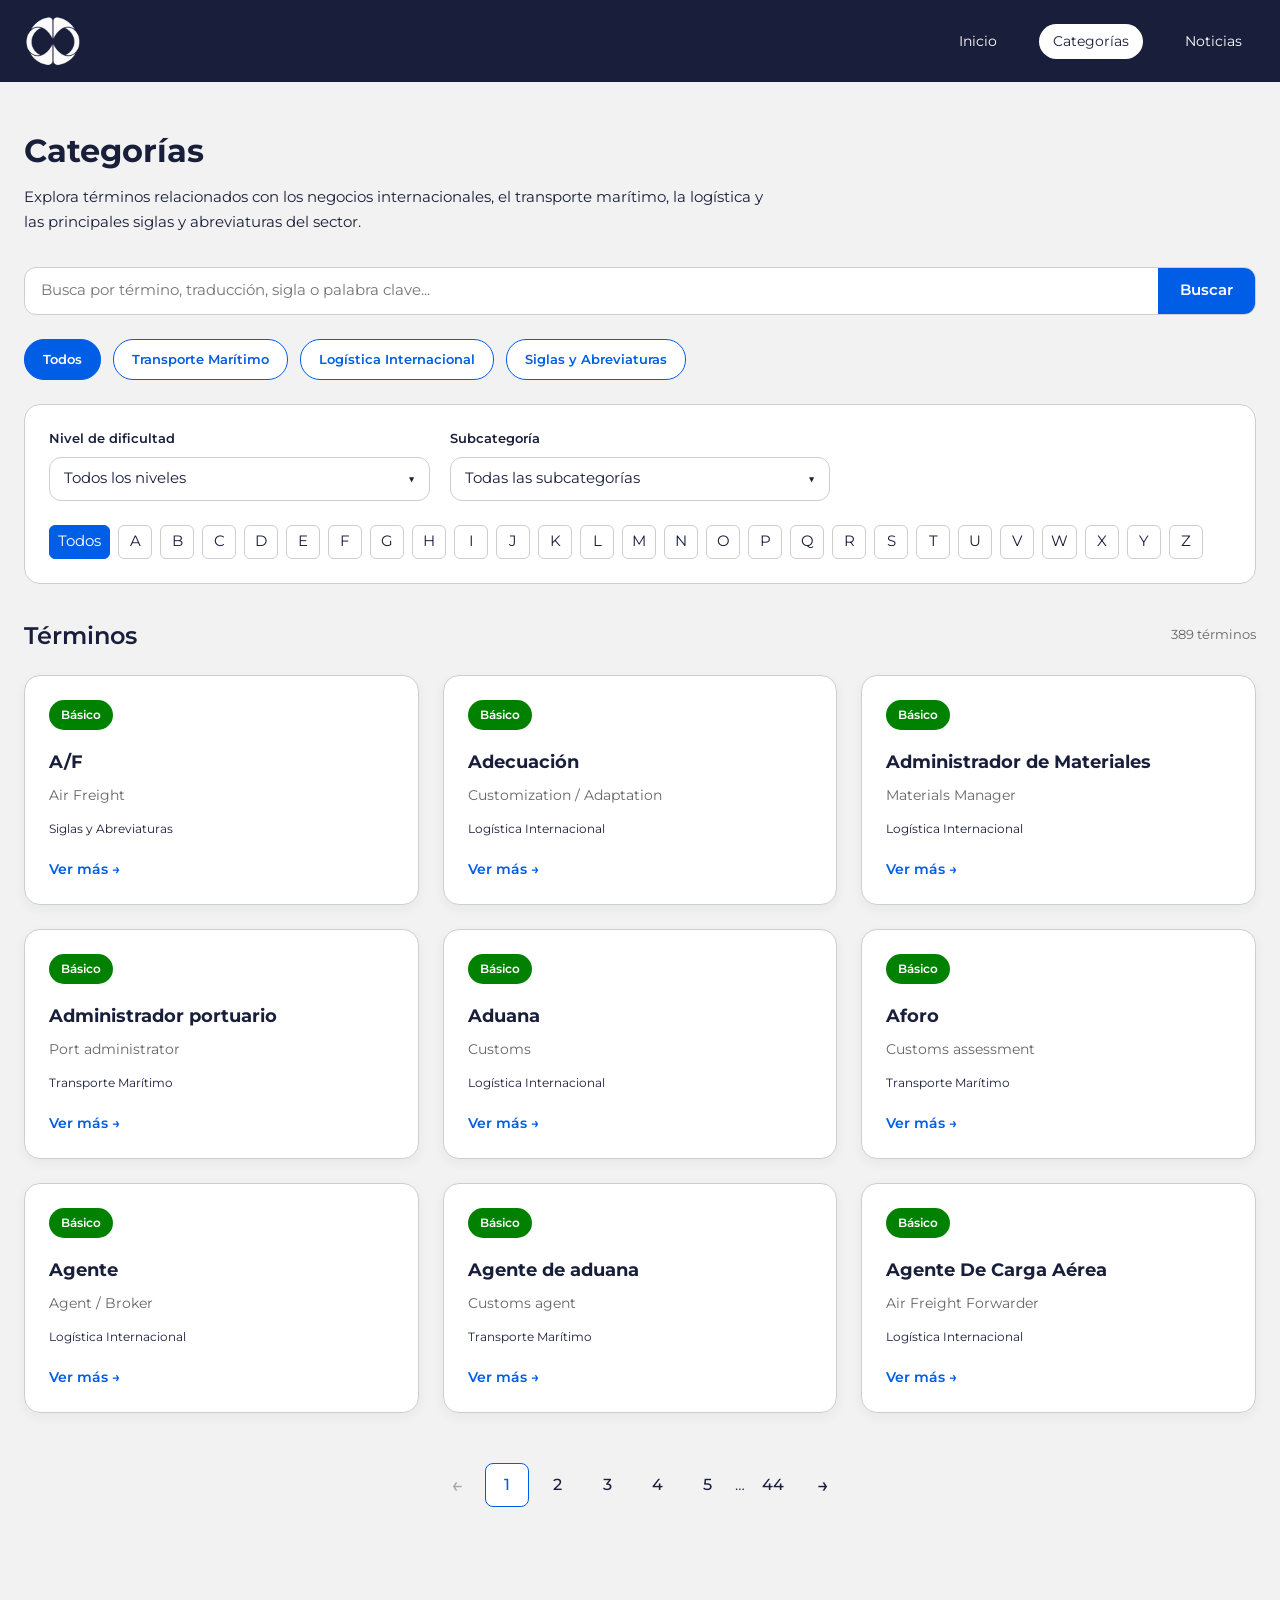
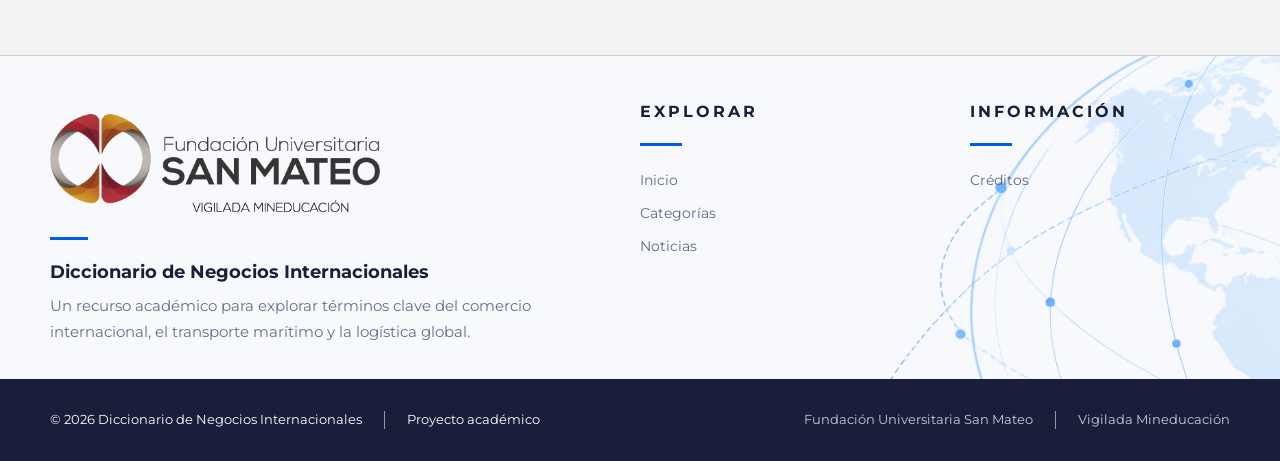
==== pages/catalogo.html @ ce07b821 "Version de prueba corregida" ====
<!DOCTYPE html>
<html lang="es">

<head>

    <meta charset="UTF-8">

    <meta name="viewport" content="width=device-width, initial-scale=1.0">

    <title>Catálogo | Diccionario de Negocios Internacionales</title>

    <!-- Montserrat -->
    <link href="https://fonts.googleapis.com/css2?family=Montserrat:wght@400;500;600;700;800&display=swap"
        rel="stylesheet">

    <!-- CSS -->
    <link rel="stylesheet" href="../css/variables.css">

    <link rel="stylesheet" href="../css/reset.css">

    <link rel="stylesheet" href="../css/global.css">

    <link rel="stylesheet" href="../css/components.css">

    <link rel="stylesheet" href="../css/pages.css">

</head>


<body>

    <!-- =========================
         HEADER
    ========================== -->

    <header class="site-header">

        <div class="container header-container">

            <a href="../index.html" class="logo" aria-label="Ir al inicio">
                <img src="../assets/images/logo/isotipo-sanmateo-blanco.png" alt="San Mateo">
            </a>

            <nav class="main-navigation">

                <ul>

                    <li>
                        <a href="../index.html">
                            Inicio
                        </a>
                    </li>

                    <li>
                        <a href="catalogo.html" class="active">
                            Categorías
                        </a>
                    </li>

                    <li>
                        <a href="noticias.html">
                            Noticias
                        </a>
                    </li>

                </ul>

            </nav>

        </div>

    </header>


    <!-- =========================
         CONTENIDO
    ========================== -->

    <main class="catalog-page">

        <div class="container">


            <!-- CABECERA -->

            <section class="catalog-header">

                <h1>
                    Categorías
                </h1>

                <p>
                    Explora términos relacionados con los
                    negocios internacionales, el transporte
                    marítimo, la logística y las principales
                    siglas y abreviaturas del sector.
                </p>

            </section>


            <!-- BUSCADOR -->

            <section class="catalog-search">

                <form class="search-box" id="catalogSearchForm">

                    <input type="search" id="catalogSearch"
                        placeholder="Busca por término, traducción, sigla o palabra clave..." autocomplete="off">

                    <button type="submit">
                        Buscar
                    </button>

                </form>

            </section>


            <!-- CATEGORÍAS -->

            <section class="category-selector">

                <button class="category-button active" data-category="all">
                    Todos
                </button>

                <button class="category-button" data-category="Transporte Marítimo">
                    Transporte Marítimo
                </button>

                <button class="category-button" data-category="Logística Internacional">
                    Logística Internacional
                </button>

                <button class="category-button" data-category="Siglas y Abreviaturas">
                    Siglas y Abreviaturas
                </button>

            </section>


            <!-- FILTROS -->

            <section class="filters-panel">

                <div class="filters-grid">


                    <div class="filter-group">

                        <label>
                            Nivel de dificultad
                        </label>

                        <div class="level-menu" id="levelMenu">

                            <!-- BOTÓN PRINCIPAL -->

                            <button type="button" class="level-trigger" id="levelTrigger">

                                <span id="levelSelected">
                                    Todos los niveles
                                </span>

                                <span class="level-arrow">
                                    ▼
                                </span>

                            </button>


                            <!-- MENÚ DESPLEGABLE -->

                            <div class="level-dropdown" id="levelDropdown">

                                <button type="button" class="level-option active" data-level="all">
                                    Todos los niveles
                                </button>

                                <button type="button" class="level-option" data-level="Básico">
                                    Básico
                                </button>

                                <button type="button" class="level-option" data-level="Intermedio">
                                    Intermedio
                                </button>

                                <button type="button" class="level-option" data-level="Avanzado">
                                    Avanzado
                                </button>

                            </div>

                        </div>

                    </div>

                    <div class="filter-group">

                        <label>Subcategoría</label>

                        <div class="subcategory-menu" id="subcategoryMenu">

                            <!-- Botón principal -->
                            <button type="button" class="subcategory-trigger" id="subcategoryTrigger">
                                <span id="subcategorySelected">
                                    Todas las subcategorías
                                </span>

                                <span class="subcategory-arrow">
                                    ▼
                                </span>
                            </button>


                            <!-- Menú desplegable -->
                            <div class="subcategory-dropdown" id="subcategoryDropdown">

                                <!-- COLUMNA DE CATEGORÍAS -->
                                <div class="subcategory-categories">

                                    <button type="button" class="subcategory-category"
                                        data-category="Transporte Marítimo">
                                        <span>
                                            Transporte Marítimo
                                        </span>

                                        <span>
                                            ›
                                        </span>
                                    </button>


                                    <button type="button" class="subcategory-category"
                                        data-category="Logística Internacional">
                                        <span>
                                            Logística Internacional
                                        </span>

                                        <span>
                                            ›
                                        </span>
                                    </button>


                                    <button type="button" class="subcategory-category"
                                        data-category="Siglas y Abreviaturas">
                                        <span>
                                            Siglas y Abreviaturas
                                        </span>

                                        <span>
                                            ›
                                        </span>
                                    </button>

                                </div>


                                <!-- COLUMNA DE SUBCATEGORÍAS -->
                                <div class="subcategory-options" id="subcategoryOptions">

                                    <div class="subcategory-placeholder">

                                        Selecciona una categoría

                                    </div>

                                </div>

                            </div>

                        </div>

                    </div>

                </div>


                <!-- A-Z -->

                <div class="alphabet-filter">

                    <button class="letter-button active" data-letter="all">
                        Todos
                    </button>

                    <button class="letter-button" data-letter="A">A</button>
                    <button class="letter-button" data-letter="B">B</button>
                    <button class="letter-button" data-letter="C">C</button>
                    <button class="letter-button" data-letter="D">D</button>
                    <button class="letter-button" data-letter="E">E</button>
                    <button class="letter-button" data-letter="F">F</button>
                    <button class="letter-button" data-letter="G">G</button>
                    <button class="letter-button" data-letter="H">H</button>
                    <button class="letter-button" data-letter="I">I</button>
                    <button class="letter-button" data-letter="J">J</button>
                    <button class="letter-button" data-letter="K">K</button>
                    <button class="letter-button" data-letter="L">L</button>
                    <button class="letter-button" data-letter="M">M</button>
                    <button class="letter-button" data-letter="N">N</button>
                    <button class="letter-button" data-letter="O">O</button>
                    <button class="letter-button" data-letter="P">P</button>
                    <button class="letter-button" data-letter="Q">Q</button>
                    <button class="letter-button" data-letter="R">R</button>
                    <button class="letter-button" data-letter="S">S</button>
                    <button class="letter-button" data-letter="T">T</button>
                    <button class="letter-button" data-letter="U">U</button>
                    <button class="letter-button" data-letter="V">V</button>
                    <button class="letter-button" data-letter="W">W</button>
                    <button class="letter-button" data-letter="X">X</button>
                    <button class="letter-button" data-letter="Y">Y</button>
                    <button class="letter-button" data-letter="Z">Z</button>

                </div>

            </section>


            <!-- RESULTADOS -->

            <section>

                <div class="results-header">

                    <h2>
                        Términos
                    </h2>

                    <span class="results-count" id="resultsCount">
                        Cargando...
                    </span>

                </div>


                <div class="term-grid" id="termGrid">

                    <!--
                        Los términos serán generados
                        automáticamente mediante JavaScript.
                    -->

                </div>


                <div class="pagination" id="pagination">
                </div>

            </section>

        </div>

    </main>




    <!-- ==========================================
     FOOTER
========================================== -->

    <footer class="site-footer">

        <div class="site-footer__main">

            <!-- Decoración -->
            <div class="site-footer__globe" aria-hidden="true"></div>

            <div class="site-footer__container">

                <!-- ==================================
                 COLUMNA INSTITUCIONAL
            ================================== -->

                <div class="site-footer__brand">

                    <!-- ESPACIO PARA EL LOGO -->
                    <div class="site-footer__logo">
                        <img src="../assets/images/logo/logo-sanmateo.png" alt="Fundación Universitaria San Mateo">
                    </div>

                    <div class="site-footer__separator"></div>

                    <h3>Diccionario de Negocios Internacionales</h3>

                    <p>
                        Un recurso académico para explorar términos clave
                        del comercio internacional, el transporte marítimo
                        y la logística global.
                    </p>

                </div>


                <!-- ==================================
                 EXPLORAR
            ================================== -->

                <nav class="site-footer__column" aria-label="Explorar">

                    <h4>EXPLORAR</h4>

                    <span class="site-footer__heading-line"></span>

                    <a href="../index.html">Inicio</a>

                    <a href="catalogo.html">Categorías</a>

                    <a href="noticias.html">Noticias</a>

                </nav>


                <!-- ==================================
                 INFORMACIÓN
            ================================== -->

                <nav class="site-footer__column" aria-label="Información">

                    <h4>INFORMACIÓN</h4>

                    <span class="site-footer__heading-line"></span>

                    <!--
                    Este apartado se desarrollará después.
                -->

                    <a href="#" class="site-footer__credits">
                        Créditos
                    </a>

                </nav>

            </div>

        </div>


        <!-- ==========================================
         BARRA INFERIOR
    ========================================== -->

        <div class="site-footer__bottom">

            <div class="site-footer__bottom-container">

                <div class="site-footer__bottom-left">

                    <span>
                        © 2026 Diccionario de Negocios Internacionales
                    </span>

                    <span class="site-footer__bottom-divider"></span>

                    <span>
                        Proyecto académico
                    </span>

                </div>


                <div class="site-footer__bottom-right">

                    <span>
                        Fundación Universitaria San Mateo
                    </span>

                    <span class="site-footer__bottom-divider"></span>

                    <span>
                        Vigilada Mineducación
                    </span>

                </div>

            </div>

        </div>

    </footer>


    <!-- =========================
         JAVASCRIPT
    ========================== -->

    <script src="../js/data.js"></script>

    <script src="../js/filters.js"></script>

    <script src="../js/modal.js"></script>

    <script src="../js/app.js"></script>

</body>

</html>
---- css/variables.css ----
:root {

    /* =========================================
       COLORES PRINCIPALES
    ========================================= */

    --color-primary: #005DE5;
    --color-primary-hover: #004BBB;
    --color-primary-active: #00388E;

    --color-dark: #191E3A;

    --color-background: #F2F2F2;

    --color-white: #FFFFFF;

    --color-border: #CECECE;

    --color-soft-blue: #E6F0FF;

    --color-text: #191E3A;
    --color-text-secondary: #666666;


    /* =========================================
       NIVELES
    ========================================= */

    --level-basic: #008100;
    --level-intermediate: #C99840;
    --level-advanced: #8630E3;


    /* =========================================
       TIPOGRAFÍA
    ========================================= */

    --font-family: "Montserrat", Arial, sans-serif;

    --font-h1: 32px;
    --font-h2: 24px;
    --font-h3: 18px;
    --font-body: 15px;
    --font-small: 13px;
    --font-badge: 12px;


    /* =========================================
       PESOS
    ========================================= */

    --weight-regular: 400;
    --weight-medium: 500;
    --weight-semibold: 600;
    --weight-bold: 700;


    /* =========================================
       BORDER RADIUS
    ========================================= */

    --radius-pill: 20px;
    --radius-card: 16px;
    --radius-input: 12px;
    --radius-small: 6px;


    /* =========================================
       SOMBRAS
    ========================================= */

    --shadow-card:
        0 4px 12px rgba(25, 30, 58, 0.05);

    --shadow-elevated:
        0 12px 32px rgba(0, 0, 0, 0.15);


    /* =========================================
       ESPACIADO
    ========================================= */

    --space-xs: 4px;
    --space-sm: 8px;
    --space-md: 16px;
    --space-lg: 24px;
    --space-xl: 32px;
    --space-xxl: 48px;


    /* =========================================
       CONTENEDOR
    ========================================= */

    --container-width: 1280px;

}
---- css/global.css ----
/* =========================================
   GLOBAL
========================================= */

body {
    font-family: var(--font-family);

    background-color: var(--color-background);

    color: var(--color-text);

    font-size: var(--font-body);

    font-weight: var(--weight-regular);

    line-height: 1.5;

    -webkit-font-smoothing: antialiased;
}


/* =========================================
   CONTENEDOR
========================================= */

.container {
    width: min(
        calc(100% - 48px),
        var(--container-width)
    );

    margin: 0 auto;
}


/* =========================================
   TÍTULOS
========================================= */

h1 {
    font-size: var(--font-h1);
    line-height: 1.2;
    font-weight: var(--weight-bold);
}


h2 {
    font-size: var(--font-h2);
    line-height: 1.3;
    font-weight: var(--weight-semibold);
}


h3 {
    font-size: var(--font-h3);
    line-height: 1.3;
    font-weight: var(--weight-bold);
}


p {
    font-size: var(--font-body);
    line-height: 1.5;
}


small {
    font-size: var(--font-small);
    line-height: 1.4;
}


/* =========================================
   SELECCIÓN DE TEXTO
========================================= */

::selection {
    background-color: var(--color-primary);
    color: var(--color-white);
}


/* =========================================
   SCROLLBAR
========================================= */

::-webkit-scrollbar {
    width: 8px;
}


::-webkit-scrollbar-track {
    background: var(--color-background);
}


::-webkit-scrollbar-thumb {
    background: var(--color-border);
    border-radius: 20px;
}


::-webkit-scrollbar-thumb:hover {
    background: var(--color-primary);
}
---- css/components.css ----
/* =========================================
   HEADER
========================================= */

.site-header {
    width: 100%;

    background-color: var(--color-dark);

    color: var(--color-white);
}


.header-container {
    width: min(
        calc(100% - 48px),
        var(--container-width)
    );

    min-height: 82px;

    margin: 0 auto;

    display: flex;

    align-items: center;

    gap: 32px;
}


/* =========================================
   MARCA / LOGO
========================================= */

.brand {
    display: flex;

    align-items: center;

    gap: 10px;

    flex-shrink: 0;
}


.brand-icon {
    width: 42px;
    height: 42px;

    display: flex;

    align-items: center;
    justify-content: center;

    border: 2px solid var(--color-white);

    border-radius: 8px;

    font-size: 11px;

    font-weight: 700;
}


.brand-text {
    display: flex;

    flex-direction: column;

    line-height: 1.1;
}


.brand-text span:first-child {
    font-size: 13px;

    font-weight: 700;
}


.brand-text span:last-child {
    font-size: 10px;

    font-weight: 500;

    opacity: 0.8;
}


/* =========================================
   BUSCADOR
========================================= */

.header-search {
    flex: 1;

    max-width: 500px;

    height: 44px;

    display: flex;

    align-items: center;

    background-color: var(--color-white);

    border-radius: var(--radius-input);

    overflow: hidden;
}


.header-search input {
    flex: 1;

    width: 100%;

    height: 100%;

    border: none;

    outline: none;

    padding: 0 16px;

    color: var(--color-dark);

    background: transparent;
}


.header-search input::placeholder {
    color: #888888;
}


.header-search button {
    width: 48px;

    height: 100%;

    display: flex;

    align-items: center;
    justify-content: center;

    color: var(--color-primary);

    font-size: 24px;
}


/* =========================================
   NAVEGACIÓN
========================================= */

.main-navigation {
    margin-left: auto;

    display: flex;

    align-items: center;

    gap: 28px;
}

.main-navigation ul {
    display: flex;

    align-items: center;

    gap: 28px;

    margin: 0;
    padding: 0;

    list-style: none;
}

.main-navigation a {
    color: var(--color-white);

    font-size: 14px;

    font-weight: var(--weight-semibold);

    text-decoration: none;

    transition:
        color 0.2s ease,
        opacity 0.2s ease;
}

.main-navigation a:hover {
    opacity: 0.75;
}

.main-navigation a.active {
    color: var(--color-white);
}


/* =========================================
   BOTÓN PRINCIPAL
========================================= */

.btn-primary {
    display: inline-flex;

    align-items: center;
    justify-content: center;

    min-height: 44px;

    padding: 0 20px;

    background-color: var(--color-primary);

    color: var(--color-white);

    border-radius: var(--radius-input);

    font-weight: var(--weight-semibold);

    cursor: pointer;

    transition:
        background-color 0.2s ease,
        transform 0.2s ease,
        box-shadow 0.2s ease;
}


.btn-primary:hover {
    background-color: var(--color-primary-hover);

    transform: translateY(-2px);

    box-shadow: var(--shadow-elevated);
}


.btn-primary:active {
    background-color: var(--color-primary-active);

    transform: translateY(0);
}


/* =========================================
   PILLS DE CATEGORÍA
========================================= */

.category-pills {
    display: flex;

    flex-wrap: wrap;

    gap: 12px;
}


.category-pill {
    min-height: 40px;

    padding: 0 18px;

    display: inline-flex;

    align-items: center;
    justify-content: center;

    border: 1.5px solid var(--color-primary);

    border-radius: var(--radius-pill);

    background-color: var(--color-white);

    color: var(--color-primary);

    font-size: 13px;

    font-weight: var(--weight-semibold);

    cursor: pointer;

    transition:
        background-color 0.2s ease,
        color 0.2s ease;
}


.category-pill:hover {
    background-color: var(--color-soft-blue);
}


.category-pill.active {
    background-color: var(--color-primary);

    color: var(--color-white);
}


/* =========================================
   BADGES DE NIVEL
========================================= */

.level-badge {
    display: inline-flex;

    align-items: center;
    justify-content: center;

    min-height: 28px;

    padding: 0 12px;

    border-radius: var(--radius-pill);

    color: var(--color-white);

    font-size: var(--font-badge);

    font-weight: var(--weight-semibold);
}


.level-basic {
    background-color: var(--level-basic);
}


.level-intermediate {
    background-color: var(--level-intermediate);
}


.level-advanced {
    background-color: var(--level-advanced);
}


/* =========================================
   TARJETAS
========================================= */

.card {
    background-color: var(--color-white);

    border: 1px solid var(--color-border);

    border-radius: var(--radius-card);

    box-shadow: var(--shadow-card);
}


/* =========================================
   INPUTS
========================================= */

.input {
    width: 100%;

    min-height: 44px;

    padding: 0 14px;

    background-color: var(--color-white);

    border: 1px solid var(--color-border);

    border-radius: var(--radius-input);

    outline: none;

    transition: border-color 0.2s ease;
}


.input:focus {
    border: 1.5px solid var(--color-primary);
}


/* =========================================
   LINKS DE AÇÃO
========================================= */

.action-link {
    color: var(--color-primary);

    font-weight: var(--weight-semibold);

    transition: transform 0.2s ease;
}


.action-link:hover {
    text-decoration: underline;
}

/* =========================================
   TARJETAS DEL DICCIONARIO
========================================= */

.term-grid {
    display: grid;
    grid-template-columns: repeat(3, minmax(0, 1fr));
    gap: 24px;
    margin-top: 24px;
}

.term-card {
    display: flex;
    flex-direction: column;
    min-width: 0;
    min-height: 230px;
    padding: 24px;
    background-color: var(--color-white);
    border: 1px solid var(--color-border);
    border-radius: var(--radius-card);
    box-shadow: var(--shadow-card);
    transition: transform 0.2s ease, box-shadow 0.2s ease;
}

.term-card:hover {
    transform: translateY(-3px);
    box-shadow: var(--shadow-elevated);
}

.term-card__top {
    display: flex;
    align-items: center;
    justify-content: space-between;
    margin-bottom: 20px;
}

.badge-nivel {
    display: inline-flex;
    align-items: center;
    padding: 6px 12px;
    border-radius: var(--radius-pill);
    color: var(--color-white);
    font-size: var(--font-badge);
    font-weight: var(--weight-semibold);
}

.badge-nivel.nivel-basico {
    background-color: var(--level-basic);
}

.badge-nivel.nivel-intermedio {
    background-color: var(--level-intermediate);
}

.badge-nivel.nivel-avanzado {
    background-color: var(--level-advanced);
}

.term-card__body {
    display: flex;
    flex: 1;
    flex-direction: column;
    align-items: flex-start;
}

.term-card__body h3 {
    margin: 0 0 10px;
    color: var(--color-dark);
    font-size: 18px;
    font-weight: var(--weight-bold);
    line-height: 1.4;
    overflow-wrap: anywhere;
}

.term-card__ingles {
    margin: 0 0 14px;
    color: #666666;
    font-size: 14px;
    line-height: 1.5;
    overflow-wrap: anywhere;
}

.term-card__category {
    margin: 0 0 20px;
    color: var(--color-dark);
    font-size: 12px;
    line-height: 1.5;
}

.term-card__link {
    margin-top: auto;
    padding: 0;
    color: var(--color-primary);
    font-size: 14px;
    font-weight: var(--weight-semibold);
    cursor: pointer;
}

.term-card__link:hover {
    text-decoration: underline;
}

.empty-state {
    grid-column: 1 / -1;
    padding: 40px 24px;
    background-color: var(--color-white);
    border: 1px solid var(--color-border);
    border-radius: var(--radius-card);
    text-align: center;
    color: var(--color-dark);
}

/* =========================================
   CATÁLOGO: ENCABEZADO Y FILTROS
========================================= */

.catalog-header {
    max-width: 760px;
    margin-bottom: 32px;
}

.catalog-header h1 {
    margin-bottom: 12px;
    color: var(--color-dark);
    font-size: 32px;
    line-height: 1.3;
}

.catalog-header p {
    color: var(--color-dark);
    font-size: 15px;
    line-height: 1.7;
}

.catalog-search {
    margin-bottom: 24px;
}

.search-box {
    display: flex;
    width: 100%;
    min-height: 48px;
    overflow: hidden;
    background-color: var(--color-white);
    border: 1px solid var(--color-border);
    border-radius: var(--radius-input);
}

.search-box input {
    flex: 1;
    width: 100%;
    min-width: 0;
    padding: 0 16px;
    border: none;
    outline: none;
    background: transparent;
    color: var(--color-dark);
}

.search-box button {
    padding: 0 22px;
    background-color: var(--color-primary);
    color: var(--color-white);
    font-weight: var(--weight-semibold);
    cursor: pointer;
}

.search-box button:hover {
    background-color: var(--color-primary-hover);
}

.category-selector {
    display: flex;
    flex-wrap: wrap;
    gap: 12px;
    margin-bottom: 24px;
}

.category-button {
    padding: 10px 18px;
    border: 1px solid var(--color-primary);
    border-radius: var(--radius-pill);
    background-color: var(--color-white);
    color: var(--color-primary);
    font-size: 13px;
    font-weight: var(--weight-semibold);
    cursor: pointer;
}

.category-button:hover {
    background-color: var(--color-soft-blue);
}

.category-button.active {
    background-color: var(--color-primary);
    color: var(--color-white);
}

.filters-panel {
    margin-bottom: 36px;
    padding: 24px;
    background-color: var(--color-white);
    border: 1px solid var(--color-border);
    border-radius: var(--radius-card);
}

.filters-grid {
    display: grid;
    grid-template-columns: repeat(3, minmax(0, 1fr));
    gap: 20px;
}

.filter-group {
    display: flex;
    flex-direction: column;
    gap: 8px;
}

.filter-group label {
    color: var(--color-dark);
    font-size: 13px;
    font-weight: var(--weight-semibold);
}

.filter-group select {
    width: 100%;
    min-height: 44px;
    padding: 0 12px;
    border: 1px solid var(--color-border);
    border-radius: var(--radius-input);
    background-color: var(--color-white);
    color: var(--color-dark);
}

.alphabet-filter {
    display: flex;
    flex-wrap: wrap;
    gap: 8px;
    margin-top: 24px;
}

.letter-button {
    min-width: 34px;
    min-height: 34px;
    padding: 0 8px;
    border: 1px solid var(--color-border);
    border-radius: 6px;
    background-color: var(--color-white);
    color: var(--color-dark);
    cursor: pointer;
}

.letter-button:hover {
    border-color: var(--color-primary);
    color: var(--color-primary);
}

.letter-button.active {
    border-color: var(--color-primary);
    background-color: var(--color-primary);
    color: var(--color-white);
}

.results-header {
    display: flex;
    align-items: center;
    justify-content: space-between;
    gap: 16px;
    margin-bottom: 8px;
}

.results-header h2 {
    color: var(--color-dark);
    font-size: 24px;
}

.results-count {
    color: #666666;
    font-size: 13px;
}

/* ==========================================
   PAGINACIÓN
   ========================================== */

.pagination {
    display: flex;
    justify-content: center;
    align-items: center;
    flex-wrap: wrap;
    gap: 6px;
    margin-top: 40px;
    padding: 10px 0 20px;
}


/* ==========================================
   BOTONES DE PAGINACIÓN
   ========================================== */

.pagination-button {
    width: 34px;
    height: 34px;

    display: inline-flex;
    align-items: center;
    justify-content: center;

    border: 1px solid var(--color-border);
    border-radius: 6px;

    background: var(--color-white);
    color: var(--color-dark);

    font-family: "Montserrat", sans-serif;
    font-size: 13px;
    font-weight: 600;

    cursor: pointer;

    transition:
        background-color 0.2s ease,
        color 0.2s ease,
        border-color 0.2s ease;
}


.pagination-button:hover {
    border-color: var(--color-primary);
    color: var(--color-primary);
}


/* ==========================================
   PÁGINA ACTIVA
   ========================================== */

.pagination-button.active {
    background: var(--color-soft-blue);
    border-color: var(--color-primary);
    color: var(--color-primary);
}


/* ==========================================
   FLECHAS
   ========================================== */

.pagination-arrow {
    font-size: 18px;
    font-weight: 500;
}


/* ==========================================
   FLECHA DESACTIVADA
   ========================================== */

.pagination-button:disabled {
    opacity: 0.4;
    cursor: not-allowed;
}


/* ==========================================
   RESPONSIVE
   ========================================== */

@media (max-width: 768px) {

    .pagination {
        gap: 5px;
        margin-top: 30px;
    }

    .pagination-button {
        width: 32px;
        height: 32px;
        font-size: 12px;
    }

    .pagination-arrow {
        font-size: 17px;
    }
}
/* =========================================
   RESPONSIVE
========================================= */

@media (max-width: 900px) {
    .term-grid {
        grid-template-columns: repeat(2, minmax(0, 1fr));
    }

    .filters-grid {
        grid-template-columns: repeat(2, minmax(0, 1fr));
    }

    .subcategory-dropdown {
        width: 560px;
    }
}

@media (max-width: 600px) {
    .term-grid,
    .filters-grid {
        grid-template-columns: 1fr;
    }

    .term-card {
        padding: 20px;
    }

    .filters-panel {
        padding: 18px;
    }

    .results-header {
        align-items: flex-start;
        flex-direction: column;
    }

    .catalog-header h1 {
        font-size: 28px;
    }
}
/* =========================================
   MENÚ JERÁRQUICO DE SUBCATEGORÍAS
========================================= */

.subcategory-menu {
    position: relative;
    width: 100%;
}


/* =========================================
   BOTÓN PRINCIPAL
========================================= */

.subcategory-trigger {

    width: 100%;

    min-height: 44px;

    padding: 0 14px;

    display: flex;

    align-items: center;

    justify-content: space-between;

    background-color: var(--color-white);

    border: 1px solid var(--color-border);

    border-radius: var(--radius-input);

    color: var(--color-dark);

    font-family: inherit;

    font-size: 15px;

    cursor: pointer;

    text-align: left;

    transition:
        border-color 0.2s ease,
        box-shadow 0.2s ease;

}


.subcategory-trigger:hover {

    border-color: var(--color-primary);

}


.subcategory-trigger:focus {

    outline: none;

    border-color: var(--color-primary);

    box-shadow:
        0 0 0 3px
        rgba(0, 93, 229, 0.12);

}


.subcategory-arrow {

    color: var(--color-dark);

    font-size: 12px;

    transition:
        transform 0.2s ease;

}


/* =========================================
   MENÚ DESPLEGABLE
========================================= */

.subcategory-dropdown {

    position: absolute;

    top: calc(100% + 8px);

    left: 0;

    z-index: 1000;

    width: 620px;

    min-height: 220px;

    display: none;

    grid-template-columns:
        230px 1fr;

    background-color:
        var(--color-white);

    border: 1px solid
        var(--color-border);

    border-radius:
        var(--radius-input);

    box-shadow:
        var(--shadow-elevated);

    overflow: hidden;

}


/* =========================================
   MENÚ ABIERTO
========================================= */

.subcategory-menu.open
.subcategory-dropdown {

    display: grid;

}


.subcategory-menu.open
.subcategory-arrow {

    transform:
        rotate(180deg);

}


/* =========================================
   COLUMNA DE CATEGORÍAS
========================================= */

.subcategory-categories {

    padding: 8px;

    background-color:
        var(--color-white);

    border-right: 1px solid
        var(--color-border);

}


/* =========================================
   BOTONES DE CATEGORÍA
========================================= */

.subcategory-category {

    width: 100%;

    min-height: 44px;

    padding: 0 12px;

    display: flex;

    align-items: center;

    justify-content: space-between;

    gap: 12px;

    border: none;

    border-radius:
        var(--radius-small);

    background-color:
        transparent;

    color: var(--color-dark);

    font-family: inherit;

    font-size: 13px;

    font-weight:
        var(--weight-medium);

    text-align: left;

    cursor: pointer;

    transition:
        background-color 0.2s ease,
        color 0.2s ease;

}


.subcategory-category:hover {

    background-color:
        var(--color-soft-blue);

    color:
        var(--color-primary);

}


.subcategory-category.active {

    background-color:
        var(--color-primary);

    color:
        var(--color-white);

}


/* =========================================
   COLUMNA DE SUBCATEGORÍAS
========================================= */

.subcategory-options {

    padding: 12px;

    max-height: 260px;

    overflow-y: auto;

}


/* =========================================
   OPCIONES DE SUBCATEGORÍA
========================================= */

.subcategory-option {

    width: 100%;

    min-height: 38px;

    padding: 8px 10px;

    display: flex;

    align-items: center;

    border: none;

    border-radius:
        var(--radius-small);

    background-color:
        transparent;

    color:
        var(--color-dark);

    font-family: inherit;

    font-size: 13px;

    text-align: left;

    cursor: pointer;

    transition:
        background-color 0.2s ease,
        color 0.2s ease;

}


.subcategory-option:hover {

    background-color:
        var(--color-soft-blue);

    color:
        var(--color-primary);

}


/* =========================================
   MENSAJE INICIAL
========================================= */

.subcategory-placeholder {

    min-height: 190px;

    display: flex;

    align-items: center;

    justify-content: center;

    padding: 20px;

    color: #777777;

    font-size: 13px;

    text-align: center;

}


/* =========================================
   RESPONSIVE
========================================= */

@media (max-width: 700px) {

    .subcategory-dropdown {

        width: 100%;

        grid-template-columns:
            1fr;

    }


    .subcategory-categories {

        border-right: none;

        border-bottom: 1px solid
            var(--color-border);

    }

}
/* =========================================
   MENÚ DE NIVEL DE DIFICULTAD
========================================= */

.level-menu {

    position: relative;

    width: 100%;

}


/* =========================================
   BOTÓN PRINCIPAL
========================================= */

.level-trigger {

    width: 100%;

    min-height: 44px;

    padding: 0 14px;

    display: flex;

    align-items: center;

    justify-content: space-between;

    background-color:
        var(--color-white);

    border: 1px solid
        var(--color-border);

    border-radius:
        var(--radius-input);

    color:
        var(--color-dark);

    font-family: inherit;

    font-size: 15px;

    cursor: pointer;

    text-align: left;

    transition:
        border-color 0.2s ease,
        box-shadow 0.2s ease;

}


/* =========================================
   HOVER
========================================= */

.level-trigger:hover {

    border-color:
        var(--color-primary);

}


/* =========================================
   FOCUS
========================================= */

.level-trigger:focus {

    outline: none;

    border-color:
        var(--color-primary);

    box-shadow:
        0 0 0 3px
        rgba(0, 93, 229, 0.12);

}


/* =========================================
   FLECHA
========================================= */

.level-arrow {

    color:
        var(--color-dark);

    font-size: 12px;

    transition:
        transform 0.2s ease;

}


/* =========================================
   MENÚ DESPLEGABLE
========================================= */

.level-dropdown {

    position: absolute;

    top: calc(100% + 8px);

    left: 0;

    z-index: 1000;

    width: 100%;

    min-height: 0;

    display: none;

    padding: 8px;

    box-sizing: border-box;

    background-color:
        var(--color-white);

    border: 1px solid
        var(--color-border);

    border-radius:
        var(--radius-input);

    box-shadow:
        var(--shadow-elevated);

    overflow: hidden;

}


/* =========================================
   MENÚ ABIERTO
========================================= */

.level-menu.open
.level-dropdown {

    display: flex;

    flex-direction: column;

}


.level-menu.open
.level-arrow {

    transform:
        rotate(180deg);

}


/* =========================================
   OPCIONES
========================================= */

.level-option {

    width: 100%;

    min-height: 40px;

    padding: 8px 12px;

    display: flex;

    align-items: center;

    border: none;

    border-radius:
        var(--radius-small);

    background-color:
        transparent;

    color:
        var(--color-dark);

    font-family: inherit;

    font-size: 13px;

    font-weight:
        var(--weight-medium);

    text-align: left;

    cursor: pointer;

    transition:
        background-color 0.2s ease,
        color 0.2s ease;

}


/* =========================================
   HOVER DE OPCIONES
========================================= */

.level-option:hover {

    background-color:
        var(--color-soft-blue);

    color:
        var(--color-primary);

}


/* =========================================
   OPCIÓN ACTIVA
========================================= */

.level-option.active {

    background-color:
        var(--color-primary);

    color:
        var(--color-white);

}
/* ==========================================
   PUENTE INVISIBLE — SUBCATEGORÍAS
   Mantiene el espacio visual sin cerrar
   el menú al pasar el mouse.
========================================== */

#subcategoryMenu {
    position: relative;
}

#subcategoryMenu::after {
    content: "";
    position: absolute;
    left: 0;
    right: 0;
    top: 100%;
    height: 8px;
    background: transparent;
    z-index: 999;
}
/* =========================================
   AJUSTE DEL BUSCADOR EN MÓVIL
========================================= */

@media (max-width: 600px) {

    .catalog-search .search-box {
        min-height: 46px;
    }

    .catalog-search .search-box input {
        min-width: 0;
        padding: 0 12px;
        font-size: 13px;
    }

    .catalog-search .search-box button {
        flex: 0 0 86px;
        min-width: 86px;
        padding: 0 12px;
        font-size: 13px;
    }

}
/* =========================================
   AJUSTE DEL PANEL DE FILTROS EN MÓVIL
========================================= */

@media (max-width: 600px) {

    .filters-panel {
        margin-bottom: 28px;
        padding: 18px;
    }

    .filters-grid {
        gap: 16px;
    }

    .filter-group {
        gap: 7px;
    }

    .filter-group label {
        font-size: 13px;
    }

    .alphabet-filter {
        margin-top: 18px;
        gap: 8px;
    }

    .letter-button {
        min-width: 34px;
        height: 34px;
        padding: 0 8px;
    }

}
---- css/pages.css ----
/* =========================================
   PÁGINAS
========================================= */


/* =========================================
   HOME
========================================= */

.home-page {
    min-height: calc(100vh - 82px);
}


/* =========================================
   CATÁLOGO
========================================= */

.catalog-page {
    min-height: calc(100vh - 82px);

    padding: var(--space-xxl) 0;
}


/* =========================================
   DETALLE DE TÉRMINO
========================================= */

.term-detail {
    min-height: calc(100vh - 82px);

    padding: 40px 0 64px;
}


.detail-container {
    width: min(calc(100% - 48px),
            var(--container-width));

    margin: 0 auto;
}


/* =========================================
   NOTICIAS
========================================= */

.news-page {

    min-height: calc(100vh - 82px);

    padding: 40px 0 70px;

}


/* =========================================
   HEADER EXCLUSIVO DE NOTICIAS
========================================= */

.news-site-header .header-container {

    display: flex;

    flex-direction: row;

    flex-wrap: nowrap;

    align-items: center;

    justify-content: space-between;

    gap: 30px;
}


.news-site-header .logo {

    flex: 0 0 auto;

}


.news-site-header .main-nav {

    flex: 0 0 auto;

    width: auto;

    margin-left: 0;
}


.news-site-header .main-nav ul {

    display: flex;

    flex-direction: row;

    align-items: center;

    gap: 24px;

    margin: 0;

    padding: 0;

    list-style: none;

}


.news-site-header .main-nav a {

    white-space: nowrap;

}


/* =========================================
   ENCABEZADO DE NOTICIAS
========================================= */

.news-header {

    position: relative;

    margin-bottom: 34px;

}


.news-back {

    display: inline-block;

    margin-bottom: 24px;

    color: var(--color-primary);

    font-size: 14px;

    font-weight: 500;

    text-decoration: none;

}


.news-back:hover {

    text-decoration: underline;

}


/* =========================================
   BOTÓN CERRAR
========================================= */

.news-close {

    position: absolute;

    top: 0;

    right: 0;

    width: 38px;

    height: 38px;

    display: flex;

    align-items: center;

    justify-content: center;

    border: 2px solid var(--color-primary);

    border-radius: 50%;

    color: var(--color-primary);

    font-size: 23px;

    font-weight: 400;

    line-height: 1;

    text-decoration: none;

}


.news-close:hover {

    background: var(--color-primary);

    color: var(--color-white);

}


/* =========================================
   TÍTULO
========================================= */

.news-header h1 {

    margin: 0 0 10px;

    color: var(--color-dark);

    font-size: 32px;

    font-weight: 700;

    line-height: 1.2;

}


.news-header p {

    max-width: 850px;

    margin: 0;

    color: #555b6e;

    font-size: 15px;

    line-height: 1.6;

}


/* =========================================
   CUADRÍCULA DE NOTICIAS
========================================= */

.news-grid {

    display: grid;

    grid-template-columns:
        repeat(4, minmax(0, 1fr));

    gap: 20px;

}


/* =========================================
   TARJETA
========================================= */

.news-card {

    display: flex;

    flex-direction: column;

    overflow: hidden;

    min-width: 0;

    background: var(--color-white);

    border: 1px solid var(--color-border);

    border-radius: 16px;

    box-shadow:
        0 4px 12px rgba(0, 0, 0, 0.06);

    transition:
        transform 0.2s ease,
        box-shadow 0.2s ease;

}


.news-card:hover {

    transform: translateY(-3px);

    box-shadow:
        0 8px 20px rgba(0, 0, 0, 0.10);

}


/* =========================================
   IMAGEN
========================================= */

.news-card__image {

    position: relative;

    width: 100%;

    height: 180px;

    overflow: hidden;

    background: #e8e8e8;

}


/* Imagen real cuando la agregues */

.news-card__image img {

    width: 100%;

    height: 100%;

    display: block;

    object-fit: cover;

}


/* =========================================
   PLACEHOLDER DE IMAGEN
========================================= */

.news-image-placeholder {

    width: 100%;

    height: 100%;

    display: flex;

    align-items: center;

    justify-content: center;

    color: #8a8a8a;

    background: #e8e8e8;

    font-size: 13px;

    font-weight: 500;

}


/* =========================================
   CONTENIDO DE LA TARJETA
========================================= */

.news-card__content {

    display: flex;

    flex-direction: column;

    flex: 1;

    padding: 18px;

}


/* =========================================
   FUENTE
========================================= */

.news-card__source {

    display: inline-flex;

    align-self: flex-start;

    margin-bottom: 12px;

    padding: 5px 9px;

    border-radius: 6px;

    background: var(--color-dark);

    color: var(--color-white);

    font-size: 11px;

    font-weight: 600;

    line-height: 1.2;

}


/* =========================================
   TÍTULO DE LA TARJETA
========================================= */

.news-card h2 {

    margin: 0 0 8px;

    color: var(--color-dark);

    font-size: 18px;

    font-weight: 700;

    line-height: 1.3;

}


/* =========================================
   DESCRIPCIÓN
========================================= */

.news-card p {

    margin: 0 0 18px;

    color: #666b7a;

    font-size: 13px;

    line-height: 1.55;

}


/* =========================================
   ENLACE
========================================= */

.news-card__link {

    display: inline-flex;

    align-items: center;

    margin-top: auto;

    color: var(--color-primary);

    font-size: 13px;

    font-weight: 600;

    text-decoration: none;

}


.news-card__link:hover {

    text-decoration: underline;

}


/* =========================================
   RESPONSIVE — TABLET GRANDE
========================================= */

@media (max-width: 1100px) {

    .news-grid {

        grid-template-columns:
            repeat(3, minmax(0, 1fr));

    }

}


/* =========================================
   RESPONSIVE — TABLET
========================================= */

@media (max-width: 900px) {

    .header-container {

        flex-wrap: wrap;

        padding: 16px 0;

    }


    .header-search {

        order: 3;

        flex-basis: 100%;

        max-width: none;

    }


    .main-navigation {

        margin-left: auto;

    }


    /* Noticias */

    .news-grid {

        grid-template-columns:
            repeat(2, minmax(0, 1fr));

    }


    .news-site-header .main-nav ul {

        gap: 16px;

    }

}


/* =========================================
   RESPONSIVE — MÓVIL
========================================= */

@media (max-width: 600px) {

    .header-container {

        width: min(calc(100% - 32px),
                var(--container-width));

    }


    .main-navigation {

        gap: 12px;

    }


    .main-navigation a {

        font-size: 12px;

    }


    .detail-container {

        width: calc(100% - 32px);

    }


    /* Noticias */

    .news-page {

        padding: 28px 0 50px;

    }


    .news-grid {

        grid-template-columns: 1fr;

    }


    .news-header h1 {

        font-size: 28px;

    }


    .news-header p {

        font-size: 14px;

    }


    .news-close {

        width: 34px;

        height: 34px;

        font-size: 21px;

    }

}

/* =========================================
   CONTENEDOR PRINCIPAL DEL HOME
========================================= */

.home-page {
    min-height: calc(100vh - 82px);
}


/* =========================================
   HERO
========================================= */

.home-hero {

    position: relative;

    min-height: calc(100vh - 82px);

    display: flex;

    align-items: center;

    justify-content: center;

    overflow: hidden;

    padding: 70px 24px;

    background:
        radial-gradient(circle at 50% 45%,
            rgba(0, 93, 229, 0.30),
            transparent 42%),
        linear-gradient(135deg,
            #101832 0%,
            #172b4d 45%,
            #0c1830 100%);

}



/* =========================================
   CAPA OSCURA SOBRE EL FONDO
========================================= */

.home-hero__overlay {

    display: none;

}


/* =========================================
   CONTENIDO DEL HERO
========================================= */

.home-hero__content {

    position: relative;

    z-index: 2;

    width: min(100%,
            1000px);

    display: flex;

    flex-direction: column;

    align-items: center;

    text-align: center;

}


/* =========================================
   TÍTULO PRINCIPAL
========================================= */

.home-hero h1 {

    max-width: 900px;

    margin: 0;

    color: #ffffff;

    font-size: clamp(42px,
            5vw,
            68px);

    font-weight: 700;

    line-height: 1.08;

    letter-spacing: -1px;

    text-transform: uppercase;

}


/* =========================================
   SUBTÍTULO
========================================= */

.home-hero__subtitle {

    margin: 22px 0 42px;

    color: #ffffff;

    font-size: clamp(16px,
            2vw,
            24px);

    font-weight: 500;

    line-height: 1.45;

}


/* =========================================
   BUSCADOR PRINCIPAL
========================================= */

.home-search {

    position: relative;

    width: min(100%,
            900px);

    z-index: 20;

}


/* =========================================
   FORMULARIO
========================================= */

.home-search__form {

    display: flex;

    width: 100%;

    height: 62px;

    background: #ffffff;

    border: 2px solid #d4d4d4;

    border-radius: 16px;

    overflow: hidden;

    box-shadow:
        0 8px 30px rgba(0, 0, 0, 0.20);

}


/* =========================================
   CONTENEDOR DEL INPUT
========================================= */

.home-search__input-wrapper {

    position: relative;

    flex: 1;

    display: flex;

    align-items: center;

}


/* =========================================
   ICONO
========================================= */

.home-search__icon {
    position: relative;

    flex: 0 0 20px;

    width: 20px;
    height: 20px;

    margin-left: 22px;
    margin-right: 24px;

    border: 2px solid #555555;
    border-radius: 50%;

    box-sizing: border-box;
}

.home-search__icon::after {
    content: "";

    position: absolute;

    width: 9px;
    height: 2px;

    right: -7px;
    bottom: -4px;

    background: #555555;

    border-radius: 2px;

    transform: rotate(45deg);
    transform-origin: center;
}


/* =========================================
   INPUT
========================================= */

.home-search__input {

    width: 100%;

    height: 100%;

    padding: 0 48px 0 0;

    border: 0;

    outline: 0;

    background: transparent;

    color: var(--color-dark);

    font-family: "Montserrat", sans-serif;

    font-size: 20px;

}


.home-search__input::placeholder {

    color: #777777;

    opacity: 1;

}


/* =========================================
   BOTÓN LIMPIAR — X AZUL
========================================= */

.home-search__clear {

    position: absolute;

    right: 14px;
    top: 50%;

    width: 34px;
    min-width: 34px;
    max-width: 34px;

    height: 34px;
    min-height: 34px;
    max-height: 34px;

    flex: 0 0 34px;

    transform: translateY(-50%);

    display: none;

    align-items: center;
    justify-content: center;

    padding: 0;
    margin: 0;

    border: none;
    border-radius: 50%;

    background: var(--color-primary);

    color: var(--color-white);

    font-family: Arial, sans-serif;

    font-size: 23px;
    font-weight: 700;

    line-height: 1;

    cursor: pointer;

    white-space: nowrap;

    box-sizing: border-box;

}


/* =========================================
   MOSTRAR X CUANDO HAY TEXTO
========================================= */

.home-search__clear.is-visible {

    display: flex;

}


/* =========================================
   HOVER
========================================= */

.home-search__clear:hover {

    background: var(--color-primary-hover);

}

/* =========================================
   RECOMENDACIONES DEL BUSCADOR
========================================= */

.home-search__suggestions {

    position: absolute;

    top: calc(100% + 8px);

    left: 0;

    width: 100%;

    max-height: 360px;

    overflow-y: auto;

    background: #ffffff;

    border: 1px solid #d4d4d4;

    border-radius: 12px;

    box-shadow:
        0 10px 30px rgba(0, 0, 0, 0.18);

    text-align: left;

    z-index: 50;

}


/* =========================================
   CADA RECOMENDACIÓN
========================================= */

.home-search-suggestion {

    position: relative;

    display: flex;

    align-items: center;

    justify-content: space-between;

    gap: 20px;

    width: 100%;

    padding: 15px 18px;

    border: 0;

    border-bottom: 1px solid #e5e5e5;

    background: #ffffff;

    color: var(--color-dark);

    font-family: "Montserrat", sans-serif;

    text-align: left;

    cursor: pointer;

    transition:
        background 0.15s ease;

}


.home-search-suggestion:last-child {

    border-bottom: 0;

}


.home-search-suggestion:hover {

    background: #f5f8ff;

}


/* =========================================
   INFORMACIÓN DEL TÉRMINO
========================================= */

.home-search-suggestion__info {

    min-width: 0;

}


.home-search-suggestion__term {

    display: block;

    margin-bottom: 4px;

    color: var(--color-dark);

    font-size: 14px;

    font-weight: 700;

}


.home-search-suggestion__english {

    display: block;

    overflow: hidden;

    color: #777777;

    font-size: 12px;

    line-height: 1.4;

    text-overflow: ellipsis;

    white-space: nowrap;

}


/* =========================================
   NIVEL DE LA RECOMENDACIÓN
========================================= */

.home-search-suggestion__level {

    flex: 0 0 auto;

    padding: 5px 9px;

    border-radius: 20px;

    color: #ffffff;

    font-size: 11px;

    font-weight: 700;

    white-space: nowrap;

}


/* BÁSICO */

.home-search-suggestion__level--basic {

    background: #008100;

}


/* INTERMEDIO */

.home-search-suggestion__level--intermediate {

    background: #C99840;

}


/* AVANZADO */

.home-search-suggestion__level--advanced {

    background: #8630E3;

}


/* =========================================
   SIN RESULTADOS
========================================= */

.home-search-empty {

    padding: 20px;

    color: #777777;

    font-size: 13px;

    text-align: center;

}


/* =========================================
   SELECTOR DE NIVEL
========================================= */

.home-level-selector {

    width: min(580px,
            100%);

    margin-top: 44px;

    padding: 18px 28px 20px;

    background: #ffffff;

    border: 1px solid #d0d0d0;

    border-radius: 18px;

    box-shadow:
        0 6px 22px rgba(0, 0, 0, 0.12);

}


/* =========================================
   HOME — SELECTOR DE NIVELES
========================================= */

.home-level-selector__title {
    margin: 0 0 20px;

    color: var(--color-primary);

    font-size: 15px;
    font-weight: 700;

    line-height: 1.4;
    text-align: center;
}


/* =========================================
   CONTENEDOR DE BOTONES
========================================= */

.home-level-selector__options {
    display: flex;

    align-items: center;
    justify-content: center;

    gap: 30px;
}


/* =========================================
   BOTÓN BASE
========================================= */

.home-level-option {
    display: inline-flex;

    align-items: center;
    justify-content: center;

    gap: 6px;

    min-height: 38px;

    padding: 6px 12px;

    border-radius: 20px;

    background: transparent;
    color: var(--color-dark);

    font-size: 17px;
    font-weight: 500;

    line-height: 1;

    text-decoration: none;
    white-space: nowrap;

    /*
       El tamaño NO cambia al hacer hover.
       Por eso los botones permanecen estáticos.
    */
    transition:
        background-color 0.45s ease,
        color 0.45s ease;
}


/* =========================================
   FLECHA
========================================= */

.home-level-option__arrow {
    display: none;

    font-size: 20px;
    line-height: 1;
}


/* =========================================
   TODOS
========================================= */

.home-level-option--all {
    background: transparent;
    color: var(--color-dark);
}

.home-level-option--all:hover {
    background: var(--color-dark);
    color: #ffffff;
}

.home-level-option--all:hover .home-level-option__arrow {
    display: inline;
}


/* =========================================
   BÁSICO
========================================= */

.home-level-option--basic:hover {
    background: #008100;
    color: #ffffff;
}

.home-level-option--basic:hover .home-level-option__arrow {
    display: inline;
}


/* =========================================
   INTERMEDIO
========================================= */

.home-level-option--intermediate:hover {
    background: #C99840;
    color: #ffffff;
}

.home-level-option--intermediate:hover .home-level-option__arrow {
    display: inline;
}


/* =========================================
   AVANZADO
========================================= */

.home-level-option--advanced:hover {
    background: #8630E3;
    color: #ffffff;
}

.home-level-option--advanced:hover .home-level-option__arrow {
    display: inline;
}


.home-level-option--advanced:hover .home-level-option__arrow,
.home-level-option--advanced.is-selected .home-level-option__arrow {

    display: inline;

}


/* =========================================
   FOCUS
========================================= */

.home-level-option:focus-visible {

    outline: 3px solid rgba(0, 93, 229, 0.35);

    outline-offset: 3px;

}


/* =========================================
   SCROLL DEL AUTOCOMPLETADO
========================================= */

.home-search__suggestions::-webkit-scrollbar {

    width: 8px;

}


.home-search__suggestions::-webkit-scrollbar-track {

    background: #f2f2f2;

}


.home-search__suggestions::-webkit-scrollbar-thumb {

    background: #c5c5c5;

    border-radius: 10px;

}


/* =========================================
   RESPONSIVE — TABLET
========================================= */

@media (max-width: 900px) {

    .home-hero {

        min-height: calc(100vh - 100px);

        padding:
            60px 20px;

    }


    .home-hero h1 {

        font-size: clamp(38px,
                7vw,
                54px);

    }


    .home-hero__subtitle {

        margin-bottom: 34px;

    }


    .home-search__form {

        height: 58px;

    }


    .home-search__input {

        font-size: 17px;

    }


    .home-level-selector {

        width: min(620px,
                100%);

    }

}

/* =========================================
   HOME — HERO
========================================= */

.home-hero {

    position: relative;

    min-height: calc(100vh - 82px);

    display: flex;

    align-items: center;

    justify-content: center;

    overflow: visible;

    padding: 70px 24px;


    /* =====================================
       IMAGEN DE FONDO
    ====================================== */

    background-image:
        linear-gradient(to bottom,
            rgba(8, 20, 48, 0.88) 0%,
            rgba(8, 30, 65, 0.50) 45%,
            rgba(8, 20, 48, 0.82) 100%),
        url("../assets/images/general/fondo-home.jpg");

    background-position: center center;

    background-size: cover;

    background-repeat: no-repeat;
    z-index: 10;

}

@media (max-width: 600px) {

    /* =========================================
   HOME — HERO
========================================= */

    .home-hero h1 {

        font-size: 31px;

        line-height: 1.08;

        letter-spacing: -0.5px;

    }

    .home-hero h1 {

        font-size: 34px;

        letter-spacing: -0.5px;

    }


    .home-hero__subtitle {

        margin-top: 16px;

        margin-bottom: 28px;

        font-size: 15px;

    }


    .home-search__form {

        height: auto;

        flex-direction: column;

        overflow: visible;

        border-radius: 14px;

    }


    .home-search__input-wrapper {

        height: 56px;

    }


    .home-search__button {

        flex-basis: 48px;

        width: 100%;

        border-radius: 0 0 12px 12px;

    }


    .home-search__suggestions {

        top: calc(100% + 6px);

    }


    .home-search-suggestion {

        padding: 13px;

    }


    .home-search-suggestion__level {

        font-size: 10px;

    }


    .home-level-selector {

        margin-top: 32px;

        padding:
            16px 12px 18px;

    }


    .home-level-selector__options {

        display: grid;

        grid-template-columns: repeat(4, minmax(0, 1fr));

        align-items: center;

        gap: 4px;

        width: 100%;

    }


    .home-level-option {

        min-width: 0;

        width: 100%;

        padding: 6px 2px;

        font-size: 12px;

        white-space: nowrap;

    }


    .home-level-option--all {

        padding-left: 2px;

        padding-right: 2px;

    }

}

/* =========================================
   HOME — HEADER
   Igual al header del catálogo
========================================= */

.home-site-header .header-container {

    display: flex;

    flex-direction: row;

    align-items: center;

    justify-content: space-between;

    gap: 30px;

}


.home-site-header .logo {

    flex: 0 0 auto;

}


.home-site-header .main-nav {

    margin-left: auto;

}


.home-site-header .main-nav ul {

    display: flex;

    flex-direction: row;

    align-items: center;

    justify-content: flex-end;

    gap: 24px;

    margin: 0;

    padding: 0;

    list-style: none;

}


.home-site-header .main-nav a {

    white-space: nowrap;

}

/* =========================================
   CONTENEDOR DEL BUSCADOR
========================================= */

.home-search {

    position: relative;

    z-index: 1000;

}

/* =========================================
   NIVELES — ESTADO NORMAL
========================================= */

.home-level-option {
    transition:
        background-color 0.45s ease,
        color 0.45s ease,
        padding 0.45s ease;
}


/* =========================================
   TODOS
========================================= */

.home-level-option--all {
    background: transparent;
    color: var(--color-dark);
}

.home-level-option--all:hover {
    background: var(--color-dark);
    color: #ffffff;
}


/* =========================================
   BÁSICO
========================================= */

.home-level-option--basic:hover {
    background: #008100;
    color: #ffffff;
}

.home-level-option--basic:hover .home-level-option__arrow {
    display: inline;
}


/* =========================================
   INTERMEDIO
========================================= */

.home-level-option--intermediate:hover {
    background: #C99840;
    color: #ffffff;
}

.home-level-option--intermediate:hover .home-level-option__arrow {
    display: inline;
}


/* =========================================
   AVANZADO
========================================= */

.home-level-option--advanced:hover {
    background: #8630E3;
    color: #ffffff;
}

.home-level-option--advanced:hover .home-level-option__arrow {
    display: inline;
}

/* =========================================
   LISTA DE RECOMENDACIONES
========================================= */

.home-search__suggestions {

    position: absolute;

    top: calc(100% + 8px);

    left: 0;

    width: 100%;

    max-height: 360px;

    overflow-y: auto;

    /* Fondo completamente sólido */

    background: #FFFFFF;

    /* Borde */

    border: 1px solid #CECECE;

    border-radius: 12px;

    /* Sombra */

    box-shadow:
        0 12px 30px rgba(0, 0, 0, 0.22);

    /* Muy importante:
       queda por encima del Hero
       y del selector de niveles */

    z-index: 9999;

}


/* =========================================
   RECOMENDACIÓN INDIVIDUAL
========================================= */

.home-search__suggestion {

    width: 100%;

    display: flex;

    align-items: center;

    justify-content: space-between;

    gap: 20px;

    padding: 14px 18px;

    border: none;

    border-bottom: 1px solid #CECECE;

    /* Fondo sólido */

    background: #FFFFFF;

    color: #191E3A;

    text-align: left;

    cursor: pointer;

    transition:
        background-color 0.15s ease;

}


/* Última recomendación */

.home-search__suggestion:last-child {

    border-bottom: none;

}


/* =========================================
   HOVER
========================================= */

.home-search__suggestion:hover {

    background: #E6F0FF;

}


/* =========================================
   INFORMACIÓN DEL TÉRMINO
========================================= */

.home-search__suggestion-info {

    display: flex;

    flex-direction: column;

    min-width: 0;

}


/* =========================================
   TÉRMINO
========================================= */

.home-search__suggestion-term {

    display: block;

    font-size: 14px;

    line-height: 1.3;

    font-weight: 700;

    color: #191E3A;

}


/* =========================================
   INGLÉS
========================================= */

.home-search__suggestion-english {

    display: block;

    margin-top: 4px;

    font-size: 12px;

    line-height: 1.3;

    font-weight: 400;

    color: #737B91;

}


/* =========================================
   NIVEL
========================================= */

.home-search__suggestion-level {

    flex-shrink: 0;

    display: inline-flex;

    align-items: center;

    justify-content: center;

    padding: 5px 10px;

    border-radius: 20px;

    font-size: 11px;

    line-height: 1;

    font-weight: 700;

    white-space: nowrap;

}


/* =========================================
   BÁSICO
========================================= */

.home-search__suggestion-level.nivel-basico {

    background: #008100;

    color: #FFFFFF;

}


/* =========================================
   INTERMEDIO
========================================= */

.home-search__suggestion-level.nivel-intermedio {

    background: #C99840;

    color: #FFFFFF;

}


/* =========================================
   AVANZADO
========================================= */

.home-search__suggestion-level.nivel-avanzado {

    background: #8630E3;

    color: #FFFFFF;

}


/* =========================================
   SIN RESULTADOS
========================================= */

.home-search__no-results {

    padding: 18px;

    background: #FFFFFF;

    color: #737B91;

    font-size: 14px;

}


/* =========================================
   ASEGURAR QUE EL SELECTOR DE NIVELES
   QUEDE DEBAJO DE LAS RECOMENDACIONES
========================================= */

.home-level-selector {

    position: relative;

    z-index: 1;

}

/* =========================================
   HOME — SELECCIÓN CON TECLADO
========================================= */

.home-search__suggestion.is-keyboard-selected {

    background: #E6F0FF;

}


/* Mantener el nivel visible */

.home-search__suggestion.is-keyboard-selected .home-search__suggestion-level {

    opacity: 1;

}

/* =========================================
   HEADER FIJO AL HACER SCROLL
========================================= */

.site-header {
    position: sticky;
    top: 0;
    z-index: 10000;
}

/* =========================================
   NAVEGACIÓN — ESTADO ACTIVO
========================================= */

.main-nav a {
    display: inline-flex;
    align-items: center;
    justify-content: center;

    padding: 7px 12px;

    border-radius: 20px;

    transition:
        background-color 0.25s ease,
        color 0.25s ease;
}


/* Estado normal */

.main-nav a {
    color: #ffffff;
}


/* Página actual */

.main-nav a.active {
    background: #ffffff;
    color: var(--color-dark);
}

/* =========================================
   PAGINACIÓN
========================================= */

.pagination-button {
    min-width: 44px;
    height: 44px;

    display: inline-flex;
    align-items: center;
    justify-content: center;

    padding: 0 10px;

    border: 1px solid transparent;
    border-radius: 8px;

    background: transparent;
    color: var(--color-dark);

    font-family: inherit;
    font-size: 16px;
    font-weight: 500;

    cursor: pointer;

    transition:
        background-color 0.25s ease,
        border-color 0.25s ease,
        color 0.25s ease;
}


/* Hover */

.pagination-button:hover:not(:disabled) {
    background: #ffffff;
    border-color: var(--color-border);
    color: var(--color-primary);
}


/* Página seleccionada */

.pagination-button.active {
    background: #ffffff;
    border-color: var(--color-primary);
    color: var(--color-primary);
}


/* Flechas */

.pagination-arrow {
    font-size: 20px;
}


/* Flechas desactivadas */

.pagination-button:disabled {
    opacity: 0.35;
    cursor: default;
}

/* =========================================
   HEADER — HOVER Y ESTADO ACTIVO
========================================= */

.main-nav a {
    display: inline-flex;
    align-items: center;
    justify-content: center;

    padding: 7px 14px;

    border-radius: 20px;

    color: #ffffff;
    background: transparent;

    text-decoration: none;

    transition:
        background-color 0.25s ease,
        color 0.25s ease;
}


/* =========================================
   AL PASAR EL RATÓN
========================================= */

.main-nav a:hover {
    background: #ffffff;
    color: var(--color-dark);
}


/* =========================================
   PÁGINA ACTUAL
========================================= */

.main-nav a.active {
    background: #ffffff;
    color: var(--color-dark);
}

/* =========================================
   HEADER DE TÉRMINO — CATEGORÍAS ACTIVO
========================================= */

/* Estado normal de los enlaces del header */

.main-nav a {
    color: #ffffff;
    background: transparent;
}


/* Hover */

.main-nav a:hover {
    background: #ffffff;
    color: var(--color-dark);
}


/* Página actual */

.main-nav a.active {
    background: #ffffff;
    color: var(--color-dark);
}


/* =========================================
   CORRECCIÓN ESPECÍFICA PARA EL HEADER
   DE LA PÁGINA DE TÉRMINO
========================================= */

.term-detail-page .main-nav a.active,
.term-page .main-nav a.active,
.term-header .main-nav a.active,
.term-site-header .main-nav a.active {
    background: #ffffff;
    color: var(--color-dark);
}

/* =========================================
   BUSCADOR DE TÉRMINOS — NOTICIAS
========================================= */

.news-header-search {

    position: relative;

    width: 560px;

    flex: 0 1 560px;

    margin: 0 auto;
}


/* =========================================
   HEADER
========================================= */

.news-site-header .header-container {

    flex-direction: row;

    flex-wrap: nowrap;

    align-items: center;

}

.news-site-header .main-nav {

    flex: 0 0 auto;

    width: auto;

    margin-left: 0;

}


/* =========================================
   FORMULARIO
========================================= */

.news-header-search .search-box {

    width: 100%;

    height: 48px;

    display: flex;

    align-items: center;

    margin: 0;

}


/* =========================================
   CONTENEDOR DEL INPUT
========================================= */

.news-search__input-wrapper {

    position: relative;

    width: 100%;

    height: 48px;

    display: flex;

    align-items: center;

    border-radius: 10px;

    background: var(--color-white);

    box-sizing: border-box;

}


/* =========================================
   LUPA
========================================= */

.news-search__icon {

    position: relative;

    flex: 0 0 20px;

    width: 20px;

    height: 20px;

    margin-left: 22px;

    margin-right: 24px;

    border: 2px solid #555555;

    border-radius: 50%;

    box-sizing: border-box;

}

.news-search__icon::after {

    content: "";

    position: absolute;

    width: 9px;

    height: 2px;

    right: -7px;

    bottom: -4px;

    background: #555555;

    border-radius: 2px;

    transform: rotate(45deg);

    transform-origin: center;

}


/* =========================================
   INPUT
========================================= */

.news-search__input-wrapper input {

    flex: 1 1 auto;

    min-width: 0;

    width: 100%;

    height: 48px;

    padding: 0 58px 0 0;

    border: none;

    outline: none;

    background: transparent;

    color: var(--color-dark);

    font-family: "Montserrat", sans-serif;

    font-size: 14px;

    box-sizing: border-box;

}

.news-search__input-wrapper input::placeholder {

    color: #777777;

}

.news-search__input-wrapper input[type="search"]::-webkit-search-cancel-button,
.news-search__input-wrapper input[type="search"]::-webkit-search-decoration {
    -webkit-appearance: none;
    appearance: none;
}

/* =========================================
   BOTÓN LIMPIAR — X
========================================= */

.news-header-search .search-box button.news-search__clear {

    position: absolute;

    right: 14px;

    top: 50%;

    width: 34px;

    min-width: 34px;

    max-width: 34px;

    height: 34px;

    min-height: 34px;

    max-height: 34px;

    flex: 0 0 34px;

    transform: translateY(-50%);

    display: none;

    align-items: center;

    justify-content: center;

    padding: 0;

    margin: 0;

    border: none;

    border-radius: 50%;

    background: var(--color-primary);

    color: var(--color-white);

    font-family: Arial, sans-serif;

    font-size: 23px;

    font-weight: 700;

    line-height: 1;

    cursor: pointer;

    white-space: nowrap;

    box-sizing: border-box;

}

.news-header-search .search-box button.news-search__clear.is-visible {

    display: flex;

}

.news-header-search .search-box button.news-search__clear:hover {

    background: var(--color-primary-hover);

}


/* =========================================
   RECOMENDACIONES
========================================= */

.news-search-suggestions {

    position: absolute;

    top: calc(100% + 6px);

    left: 0;

    width: 100%;

    max-height: 360px;

    overflow-y: auto;

    display: none;

    background: var(--color-white);

    border: 1px solid var(--color-border);

    border-radius: 10px;

    box-shadow:
        0 8px 24px rgba(0, 0, 0, 0.12);

    z-index: 10000;

}

.news-search-suggestions.is-visible {

    display: block;

}


/* =========================================
   OPCIONES
========================================= */

.news-search-suggestion {

    width: 100%;

    display: flex;

    flex-direction: column;

    align-items: flex-start;

    gap: 3px;

    padding: 12px 16px;

    border: 0;

    border-bottom:
        1px solid var(--color-border);

    background: var(--color-white);

    color: var(--color-dark);

    font-family: "Montserrat", sans-serif;

    text-align: left;

    cursor: pointer;

}

.news-search-suggestion:last-child {

    border-bottom: 0;

}

.news-search-suggestion:hover {

    background: var(--color-soft-blue);

}


/* =========================================
   TÉRMINO
========================================= */

.news-search-suggestion__term {

    color: var(--color-dark);

    font-size: 14px;

    font-weight: 700;

    line-height: 1.3;

}


/* =========================================
   INGLÉS
========================================= */

.news-search-suggestion__english {

    color: #777;

    font-size: 12px;

    font-weight: 400;

    line-height: 1.3;

}


/* =========================================
   SIN RESULTADOS
========================================= */

.news-search-no-results {

    padding: 16px;

    color: #777;

    font-size: 13px;

    line-height: 1.4;

}


/* =========================================
   RESPONSIVE
========================================= */

@media (max-width: 1000px) {

    .news-header-search {

        width: 420px;

        flex-basis: 420px;

    }

}


@media (max-width: 760px) {

    .news-header-search {

        width: 100%;

        flex-basis: auto;

        order: 3;

    }

}

/* =========================================
   HEADER — NAVEGACIÓN DE CATEGORÍAS
   MISMA INTERACCIÓN QUE EL HEADER PRINCIPAL
========================================= */

.main-navigation a {
    display: inline-flex;
    align-items: center;
    justify-content: center;

    padding: 7px 14px;

    border-radius: 20px;

    background: transparent;
    color: #ffffff;

    font-family: var(--font-family);
    font-size: 14px;
    font-weight: var(--weight);

    text-decoration: none;

    opacity: 1;

    transition:
        background-color 0.25s ease,
        color 0.25s ease,
        opacity 0.25s ease;
}


/* =========================================
   HOVER
========================================= */

.main-navigation a:hover {
    background: #ffffff;
    color: var(--color-dark);
    opacity: 1;
}


/* =========================================
   PÁGINA ACTIVA
========================================= */

.main-navigation a.active {
    background: #ffffff;
    color: var(--color-dark);
    opacity: 1;
}

/* ==========================================
   FOOTER
========================================== */

.site-footer {
    width: 100%;
    margin-top: 80px;
    font-family: "Montserrat", sans-serif;
}


/* ==========================================
   ZONA PRINCIPAL
========================================== */

.site-footer__main {
    position: relative;
    overflow: hidden;
    background: #F7F9FC;
    border-top: 1px solid #CECECE;
}


/* ==========================================
   CONTENEDOR
========================================== */

.site-footer__container {
    position: relative;
    z-index: 2;

    width: min(1180px, calc(100% - 80px));
    min-height: 0;

    margin: 0 auto;
    padding: 45px 0 35px;

    display: grid;
    grid-template-columns: 1.6fr 0.8fr 0.8fr;
    gap: 70px;

    box-sizing: border-box;
}


/* ==========================================
   MARCA / LOGO
========================================== */

.site-footer__brand {
    max-width: 570px;
}


/* Espacio donde irá el logo */

.site-footer__logo {
    width: 330px;
    min-height: 85px;

    display: flex;
    align-items: center;
    justify-content: flex-start;

    margin-bottom: 20px;
}

/* Imagen del logo */

.site-footer__logo img {
    display: block;

    width: 100%;
    max-width: 330px;
    height: auto;

    object-fit: contain;
}


/*
   Si todavía no tienes el logo dentro
   de la carpeta, puedes dejar este espacio
   vacío temporalmente.
*/


/* ==========================================
   SEPARADOR
========================================== */

.site-footer__separator {
    width: 38px;
    height: 3px;

    margin-bottom: 20px;

    background: #005DE5;
}


/* ==========================================
   DESCRIPCIÓN
========================================== */

.site-footer__brand h3 {
    margin: 0 0 8px;

    color: #191E3A;

    font-size: 18px;
    font-weight: 700;

    line-height: 1.4;
}


.site-footer__brand p {
    max-width: 530px;

    margin: 0;

    color: #667085;

    font-size: 15px;
    font-weight: 400;

    line-height: 1.7;
}


/* ==========================================
   COLUMNAS
========================================== */

.site-footer__column {
    display: flex;
    flex-direction: column;
    align-items: flex-start;
}


.site-footer__column h4 {
    margin: 0;

    color: #191E3A;

    font-size: 16px;
    font-weight: 700;

    letter-spacing: 3px;
    line-height: 1.4;
}


/* Línea azul debajo del título */

.site-footer__heading-line {
    width: 42px;
    height: 3px;

    margin-top: 20px;
    margin-bottom: 24px;

    background: #005DE5;
}


/* Enlaces */

.site-footer__column a {
    display: inline-block;

    margin-bottom: 12px;

    color: #5F6B82;

    font-size: 14px;
    font-weight: 400;

    line-height: 1.5;

    text-decoration: none;
}


.site-footer__column a:hover {
    color: #005DE5;
    transform: translateX(4px);
}


/* ==========================================
   CRÉDITOS
========================================== */

.site-footer__credits {
    font-weight: 500;
}


/* ==========================================
   ILUSTRACIÓN DEL GLOBO — FOOTER
========================================== */

.site-footer__globe {
    position: absolute;

    right: -90px;
    bottom: -150px;

    width: 850px;
    height: 600px;

    z-index: 1;

    background-image: url("../assets/images/general/planeta-footer.png");
    background-repeat: no-repeat;
    background-position: center;
    background-size: contain;

    pointer-events: none;

    opacity: 0.75;
}


/* ==========================================
   BARRA INFERIOR
========================================== */

.site-footer__bottom {
    position: relative;
    z-index: 3;

    width: 100%;

    background: #191E3A;

    color: #FFFFFF;
}


.site-footer__bottom-container {
    width: min(1180px, calc(100% - 80px));

    min-height: 82px;

    margin: 0 auto;

    display: flex;
    align-items: center;
    justify-content: space-between;

    gap: 30px;

    box-sizing: border-box;
}


.site-footer__bottom-left,
.site-footer__bottom-right {
    display: flex;
    align-items: center;
    gap: 22px;

    font-size: 13px;
    line-height: 1.5;
}


.site-footer__bottom-left {
    color: #FFFFFF;
}


.site-footer__bottom-right {
    color: #C7CCDA;
    text-align: right;
}


/* Separadores */

.site-footer__bottom-divider {
    width: 1px;
    height: 18px;

    background: rgba(255, 255, 255, 0.55);
}


/* ==========================================
   RESPONSIVE
========================================== */

@media (max-width: 1000px) {

    .site-footer__container {
        width: min(100% - 50px, 760px);

        grid-template-columns: 1fr 1fr;

        gap: 50px;
    }

    .site-footer__brand {
        grid-column: 1 / -1;
        max-width: 600px;
    }

    .site-footer__globe {
        right: -260px;
        bottom: -100px;
        width: 600px;
        height: 420px;
    }

    .site-footer__bottom-container {
        width: min(100% - 50px, 760px);

        flex-direction: column;
        justify-content: center;

        padding: 22px 0;

        gap: 14px;
    }

    .site-footer__bottom-right {
        text-align: center;
    }
}


@media (max-width: 650px) {

    .site-footer {
        margin-top: 40px;
    }

    .site-footer__container {
        width: calc(100% - 40px);

        grid-template-columns: 1fr;

        padding: 40px 0 35px;

        gap: 32px;
    }

    .site-footer__brand {
        grid-column: auto;
    }

    .site-footer__logo {
        width: 100%;
        max-width: 300px;

        min-height: auto;

        margin-bottom: 22px;
    }

    .site-footer__logo img {
        max-width: 300px;
    }

    .site-footer__separator {
        margin-bottom: 22px;
    }

    .site-footer__brand h3 {
        font-size: 18px;
        line-height: 1.35;
    }

    .site-footer__brand p {
        font-size: 14px;
        line-height: 1.6;
    }

    .site-footer__globe {
        width: 400px;
        height: 400px;

        right: -230px;
        bottom: -100px;
    }

    .site-footer__bottom-container {
        width: calc(100% - 40px);

        align-items: flex-start;

        padding: 20px 0;
    }

    .site-footer__bottom-left,
    .site-footer__bottom-right {
        flex-wrap: wrap;

        gap: 8px 14px;

        font-size: 12px;
    }

    .site-footer__bottom-right {
        text-align: left;
    }
}

/* ==========================================
   FOOTER — HOME
   Sin espacio entre el Hero y el Footer
========================================== */

.home-page+.site-footer {
    margin-top: 0;
}

/* Ocultar la X nativa del navegador en el buscador del Home */
.home-search__input::-webkit-search-cancel-button,
.home-search__input::-webkit-search-decoration {
    -webkit-appearance: none;
    appearance: none;
    display: none;
}

.home-search__input {
    appearance: none;
    -webkit-appearance: none;
}

/* =========================================================
   HEADER — ISOTIPO SAN MATEO
   ========================================================= */

.site-header .logo {
    display: flex;
    align-items: center;
    justify-content: flex-start;
    width: 70px;
    height: 70px;
    flex: 0 0 70px;
    margin: 0;
    padding: 0;
    text-decoration: none;
}

.site-header .logo img {
    display: block;
    width: 58px;
    height: 58px;
    max-width: 58px;
    max-height: 58px;
    object-fit: contain;
    object-position: center;
    margin: 0;
    padding: 0;
}

.site-header .logo:focus-visible {
    outline: 2px solid #FFFFFF;
    outline-offset: 4px;
    border-radius: 8px;
}

.home-site-header .logo,
.news-site-header .logo {
    width: 70px;
    height: 70px;
    flex: 0 0 70px;
}

@media (max-width: 600px) {
    .site-header .logo {
        width: 58px;
        height: 58px;
        flex: 0 0 58px;
    }

    .site-header .logo img {
        width: 50px;
        height: 50px;
        max-width: 50px;
        max-height: 50px;
    }
}

/* =========================================
   SUBCATEGORÍAS - CATEGORÍA ESPECÍFICA
========================================= */

.subcategory-dropdown.single-category {
    grid-template-columns: 1fr;
}


/* Ocultar las categorías principales */

.subcategory-dropdown.single-category .subcategory-categories {
    display: none;
}


/* El panel de subcategorías ocupa todo el menú */

.subcategory-dropdown.single-category .subcategory-options {
    width: 100%;
    min-width: 0;
    border-left: none;
}


/* Las opciones aprovechan todo el ancho */

.subcategory-dropdown.single-category .subcategory-option {
    width: 100%;
}

/* ==========================================
   PUENTE INVISIBLE — NIVEL DE DIFICULTAD
   Evita que el menú se cierre al cruzar
   el pequeño espacio entre botón y panel.
========================================== */

#levelMenu {
    position: relative;
}

#levelMenu::after {
    content: "";
    position: absolute;
    left: 0;
    right: 0;
    top: 100%;
    height: 8px;
    background: transparent;
    z-index: 999;
}

/* =========================================================
   TABLET
   901px — 1100px
   ========================================================= */

@media (max-width: 1100px) {

    .site-header .header-container {

        gap: 22px;

    }


    .site-header .main-nav ul,
    .site-header .main-navigation ul {

        gap: 18px;

    }


    .site-header .main-nav a,
    .site-header .main-navigation a {

        font-size: 14px;

    }


    .term-header-search,
    .news-header-search {

        max-width: 440px;

    }

}


/* =========================================================
   TABLET PEQUEÑA
   761px — 900px
   ========================================================= */

@media (max-width: 900px) {

    .site-header .header-container {

        flex-wrap: wrap;

        row-gap: 14px;

    }


    /* Logo */

    .site-header .logo {

        flex: 0 0 58px;

    }


    /* Navegación */

    .site-header .main-nav,
    .site-header .main-navigation {

        margin-left: auto;

    }


    .site-header .main-nav ul,
    .site-header .main-navigation ul {

        gap: 14px;

    }


    /* Buscador de término / noticias */

    .term-header-search,
    .news-header-search {

        order: 3;

        width: 100%;

        max-width: none;

        flex: 1 0 100%;

        margin: 0;

    }

}


/* =========================================================
   MÓVIL
   Hasta 760px
   ========================================================= */

@media (max-width: 760px) {

    /* -----------------------------------------------------
       HEADER
    ----------------------------------------------------- */

    .site-header .header-container {

        width: calc(100% - 32px);

        min-height: 70px;

        display: flex;

        flex-wrap: wrap;

        align-items: center;

        justify-content: space-between;

        column-gap: 12px;

        row-gap: 12px;

        padding-top: 12px;

        padding-bottom: 12px;

    }


    /* -----------------------------------------------------
       LOGO
    ----------------------------------------------------- */

    .site-header .logo {

        width: 52px;

        height: 52px;

        flex: 0 0 52px;

    }


    .site-header .logo img {

        width: 46px;

        height: 46px;

        max-width: 46px;

        max-height: 46px;

    }


    /* -----------------------------------------------------
       NAVEGACIÓN
    ----------------------------------------------------- */

    .site-header .main-nav,
    .site-header .main-navigation {

        width: auto;

        margin-left: auto;

        flex: 0 1 auto;

    }


    .site-header .main-nav ul,
    .site-header .main-navigation ul {

        display: flex;

        align-items: center;

        justify-content: flex-end;

        flex-wrap: nowrap;

        gap: 8px;

        margin: 0;

        padding: 0;

    }


    .site-header .main-nav li,
    .site-header .main-navigation li {

        margin: 0;

        padding: 0;

    }


    .site-header .main-nav a,
    .site-header .main-navigation a {

        display: inline-flex;

        align-items: center;

        justify-content: center;

        min-height: 38px;

        padding: 9px 10px;

        border-radius: 20px;

        font-size: 13px;

        line-height: 1;

        white-space: nowrap;

    }


    /* -----------------------------------------------------
       ESTADO ACTIVO
    ----------------------------------------------------- */

    .site-header .main-nav a.active,
    .site-header .main-navigation a.active {

        padding-left: 13px;

        padding-right: 13px;

    }


    /* -----------------------------------------------------
       BUSCADORES DEL HEADER
       Término / Noticias
    ----------------------------------------------------- */

    .term-header-search,
    .news-header-search {

        order: 3;

        width: 100%;

        max-width: none;

        flex: 0 0 100%;

        margin: 0;

    }


    .term-header-search .search-box,
    .news-header-search .search-box {

        width: 100%;

    }


    .term-header-search .search-box input,
    .news-header-search .search-box input {

        width: 100%;

        min-width: 0;

    }


    /* -----------------------------------------------------
       RECOMENDACIONES DEL BUSCADOR
    ----------------------------------------------------- */

    .header-search-suggestions,
    .news-search-suggestions {

        width: 100%;

        max-width: 100%;

        max-height: 280px;

    }

}


/* =========================================================
   MÓVIL PEQUEÑO
   Hasta 400px
   ========================================================= */

@media (max-width: 400px) {

    .site-header .header-container {

        width: calc(100% - 24px);

        column-gap: 8px;

    }


    .site-header .logo {

        width: 48px;

        height: 48px;

        flex: 0 0 48px;

    }


    .site-header .logo img {

        width: 42px;

        height: 42px;

        max-width: 42px;

        max-height: 42px;

    }


    .site-header .main-nav ul,
    .site-header .main-navigation ul {

        gap: 4px;

    }


    .site-header .main-nav a,
    .site-header .main-navigation a {

        min-height: 36px;

        padding: 8px 7px;

        font-size: 12px;

    }


    .site-header .main-nav a.active,
    .site-header .main-navigation a.active {

        padding-left: 10px;

        padding-right: 10px;

    }

}

/* =========================================================
   HOME — SIN ESPACIO ENTRE HERO Y FOOTER EN MÓVIL
   ========================================================= */

@media (max-width: 760px) {

    .home-page+.site-footer {
        margin-top: 0 !important;
    }

}

/* =========================================================
   HOME — BUSCADOR RESPONSIVE
   Mantenerlo como una sola línea
   ========================================================= */

@media (max-width: 760px) {

    .home-search {
        width: 100%;
        max-width: 900px;
    }


    .home-search__form {

        width: 100%;

        height: 58px;

        display: flex;

        flex-direction: row;

        overflow: hidden;

        border-radius: 14px;

    }


    .home-search__input-wrapper {

        width: 100%;

        height: 100%;

        flex: 1;

        min-width: 0;

    }


    .home-search__input {

        min-width: 0;

        font-size: 16px;

        padding-right: 48px;

    }


    .home-search__icon {

        margin-left: 16px;

        margin-right: 10px;

        font-size: 30px;

    }


    .home-search__clear {

        right: 10px;

        width: 32px;

        height: 32px;

    }

}

/* =========================================================
   FOOTER RESPONSIVE — ILUSTRACIÓN
   ========================================================= */

@media (max-width: 650px) {

    .site-footer {
        position: relative;
        overflow: hidden;
    }

    .site-footer__globe {
        width: 380px;
        height: 380px;

        right: -105px;
        bottom: -35px;

        z-index: 1;

        opacity: 0.75;
    }

    .site-footer__container {
        position: relative;
        z-index: 2;
    }

}

@media (max-width: 400px) {

    .site-footer__logo {
        max-width: 290px;
    }

    .site-footer__logo img {
        max-width: 290px;
    }

}


@media (max-width: 340px) {

    .home-level-selector__options {
        gap: 2px;
    }

    .home-level-option {
        padding: 6px 0;
        font-size: 11px;
    }

    .home-level-option--all {
        padding-left: 0;
        padding-right: 0;
    }

}

@media (max-width: 340px) {

    .home-hero h1 {

        font-size: 28px;

        line-height: 1.08;

        letter-spacing: -0.5px;

    }

}

/* =========================================
   TÉRMINO + NOTICIAS
   HEADER MÓVIL
========================================= */

@media (max-width: 760px) {

    .term-site-header .header-container,
    .news-site-header .header-container {

        display: flex;

        flex-direction: row;

        flex-wrap: wrap;

        align-items: center;

        justify-content: space-between;

        width: calc(100% - 32px);

        column-gap: 10px;

        row-gap: 12px;
    }


    /* =========================
       ISOTIPO
    ========================= */

    .term-site-header .logo,
    .news-site-header .logo {

        order: 1;

        width: 52px;

        height: 52px;

        flex: 0 0 52px;

        margin: 0;
    }


    /* =========================
       NAVEGACIÓN
    ========================= */

    .term-site-header .main-nav,
    .news-site-header .main-nav {

        order: 2;

        width: auto;

        flex: 1 1 auto;

        margin: 0;
    }


    .term-site-header .main-nav ul,
    .news-site-header .main-nav ul {

        display: flex;

        align-items: center;

        justify-content: flex-end;

        flex-wrap: nowrap;

        gap: 8px;

        margin: 0;

        padding: 0;
    }


    /* =========================
       BUSCADOR
    ========================= */

    .term-site-header .term-header-search,
    .news-site-header .news-header-search {

        order: 3;

        width: 100%;

        max-width: none;

        flex: 0 0 100%;

        margin: 0;
    }


    .term-site-header .term-header-search .search-box,
    .news-site-header .news-header-search .search-box {

        width: 100%;
    }

}
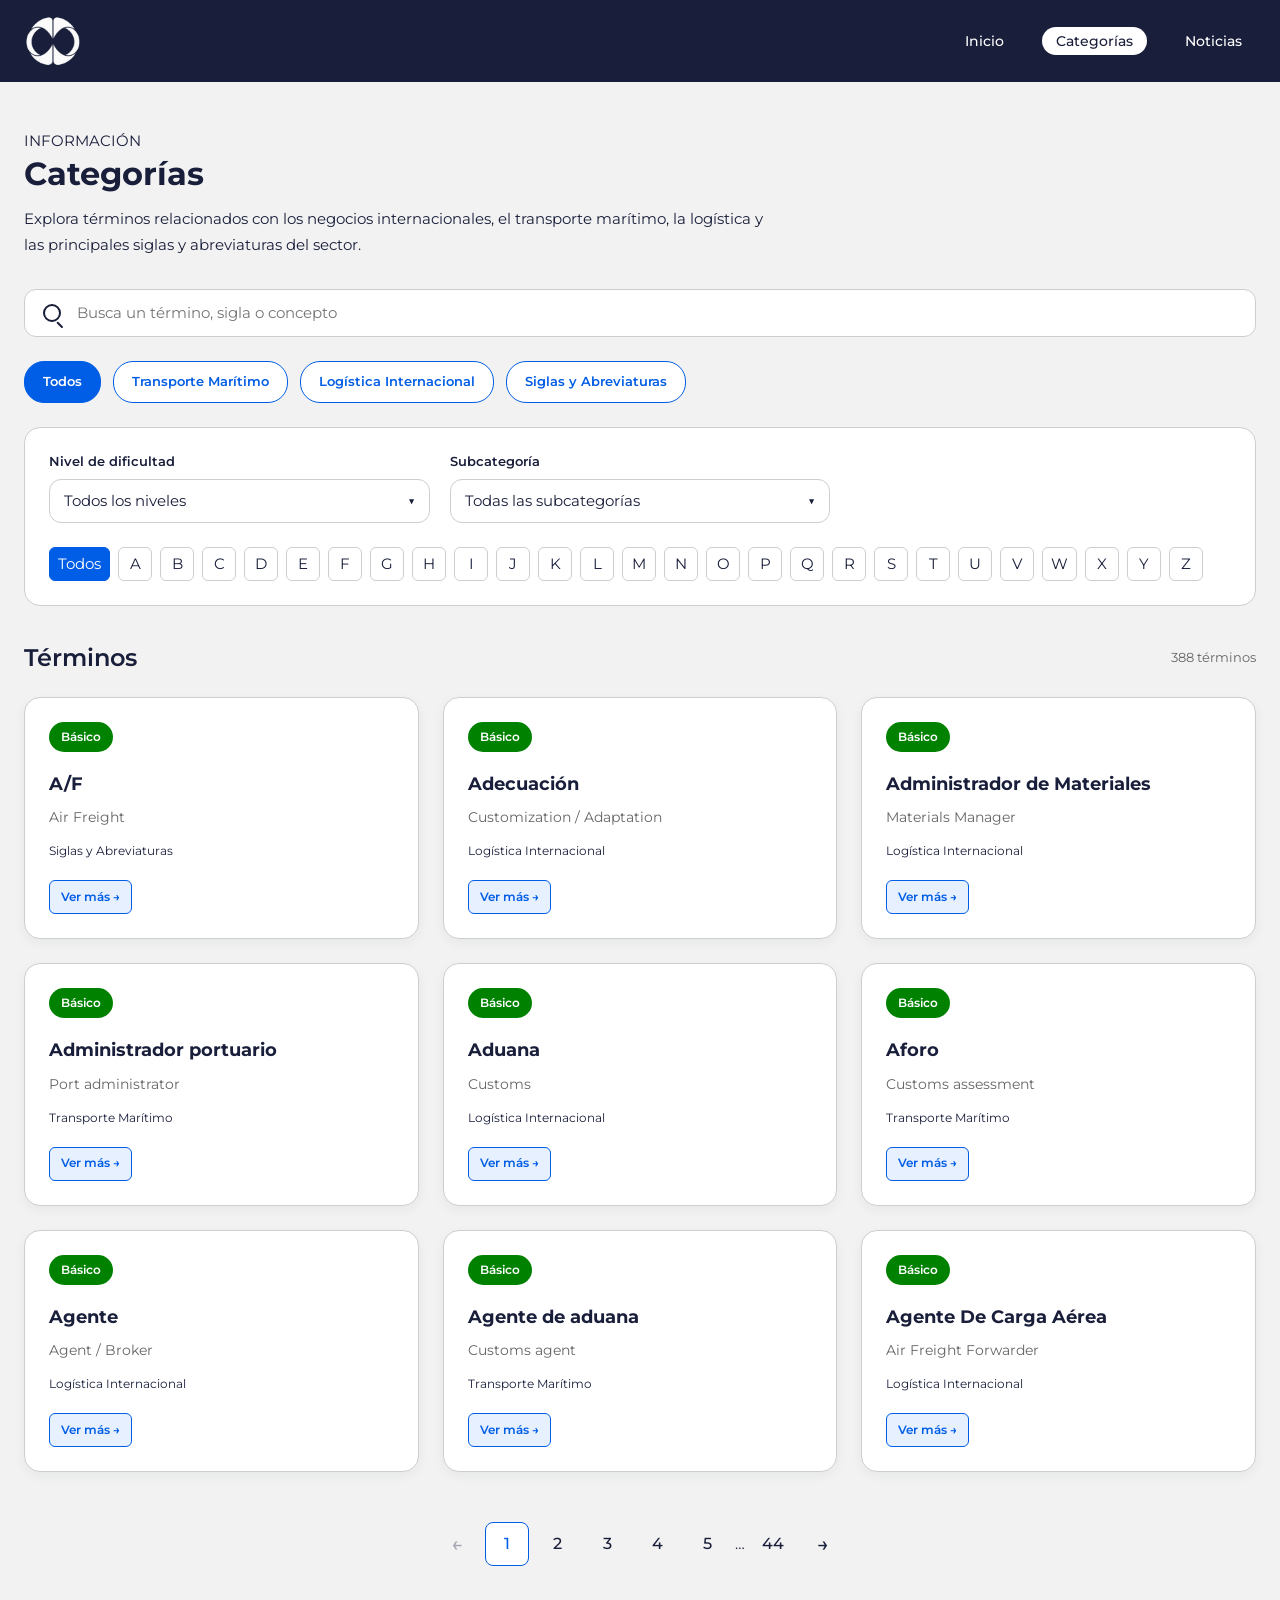
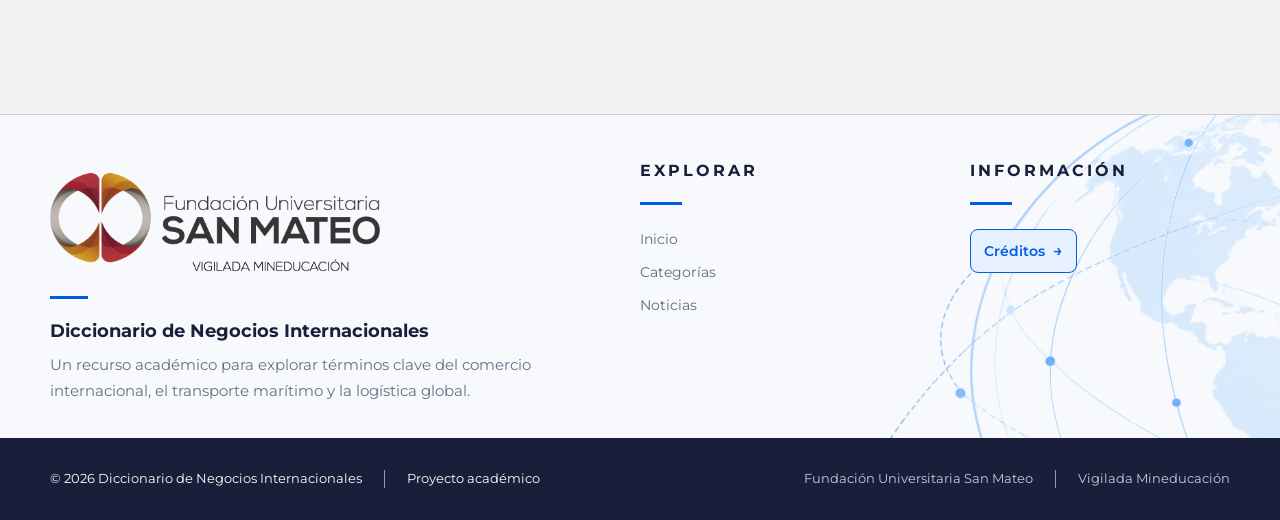
==== commit 4b8f9e9e: "Versión final del diccionario" ====
--- a/pages/catalogo.html
+++ b/pages/catalogo.html
@@ -41,7 +41,7 @@
                 <img src="../assets/images/logo/isotipo-sanmateo-blanco.png" alt="San Mateo">
             </a>
 
-            <nav class="main-navigation">
+            <nav class="main-nav">
 
                 <ul>
 
@@ -85,9 +85,15 @@
 
             <section class="catalog-header">
 
+                <span class="page-eyebrow">
+                    INFORMACIÓN
+                </span>
+
                 <h1>
                     Categorías
                 </h1>
+
+                <span class="page-header__line"></span>
 
                 <p>
                     Explora términos relacionados con los
@@ -101,20 +107,32 @@
 
             <!-- BUSCADOR -->
 
-            <section class="catalog-search">
-
-                <form class="search-box" id="catalogSearchForm">
-
-                    <input type="search" id="catalogSearch"
-                        placeholder="Busca por término, traducción, sigla o palabra clave..." autocomplete="off">
-
-                    <button type="submit">
-                        Buscar
-                    </button>
-
-                </form>
-
-            </section>
+ <section class="catalog-search">
+
+    <form class="search-box" id="catalogSearchForm">
+
+        <span class="catalog-search__icon" aria-hidden="true"></span>
+
+        <input
+            type="search"
+            id="catalogSearch"
+            placeholder="Busca un término, sigla o concepto"
+            autocomplete="off"
+            aria-label="Buscar término, sigla o concepto"
+        >
+
+        <button
+            type="button"
+            id="catalogSearchClear"
+            class="catalog-search__clear"
+            aria-label="Limpiar búsqueda"
+        >
+            ×
+        </button>
+
+    </form>
+
+</section>
 
 
             <!-- CATEGORÍAS -->
@@ -427,7 +445,7 @@
                     Este apartado se desarrollará después.
                 -->
 
-                    <a href="#" class="site-footer__credits">
+                    <a href="creditos.html" class="site-footer__credits">
                         Créditos
                     </a>
 
--- a/css/components.css
+++ b/css/components.css
@@ -12,10 +12,8 @@
 
 
 .header-container {
-    width: min(
-        calc(100% - 48px),
-        var(--container-width)
-    );
+    width: min(calc(100% - 48px),
+            var(--container-width));
 
     min-height: 82px;
 
@@ -492,12 +490,37 @@
 }
 
 .term-card__link {
+    display: inline-flex;
+    align-items: center;
+    justify-content: center;
+    gap: 6px;
+
+    width: fit-content;
+    min-height: 34px;
+
     margin-top: auto;
-    padding: 0;
-    color: var(--color-primary);
-    font-size: 14px;
-    font-weight: var(--weight-semibold);
+    padding: 7px 11px;
+
+    box-sizing: border-box;
+
+    border: 1px solid #005DE5;
+    border-radius: 6px;
+
+    background: #E6F0FF;
+    color: #005DE5;
+
+    font-family: "Montserrat", sans-serif;
+    font-size: 12px;
+    font-weight: 600;
+    line-height: 1.2;
+
     cursor: pointer;
+
+    transition:
+        background-color 0.2s ease,
+        color 0.2s ease,
+        border-color 0.2s ease,
+        transform 0.2s ease;
 }
 
 .term-card__link:hover {
@@ -549,7 +572,77 @@
     border: 1px solid var(--color-border);
     border-radius: var(--radius-input);
 }
-
+/* =========================================================
+   X PERSONALIZADA — BUSCADOR DEL CATÁLOGO
+   ========================================================= */
+
+.catalog-search .search-box {
+    position: relative;
+}
+
+/* Ocultar la X nativa de Chrome */
+.catalog-search .search-box input[type="search"]::-webkit-search-cancel-button {
+    -webkit-appearance: none;
+    appearance: none;
+}
+
+/* X azul personalizada */
+.catalog-search .search-box .catalog-search__clear {
+    position: absolute;
+    top: 50%;
+    right: 14px;
+
+    width: 34px;
+    min-width: 34px;
+    max-width: 34px;
+
+    height: 34px;
+    min-height: 34px;
+    max-height: 34px;
+
+    padding: 0;
+    margin: 0;
+
+    transform: translateY(-50%);
+
+    display: none;
+    align-items: center;
+    justify-content: center;
+
+    border: none;
+    border-radius: 50%;
+
+    background: #005DE5;
+    cursor: pointer;
+
+    z-index: 5;
+}
+
+/* Cuando hay texto, JS agrega .is-visible */
+.catalog-search .search-box .catalog-search__clear.is-visible {
+    display: flex;
+}
+
+/* Dibujar la X */
+.catalog-search .search-box .catalog-search__clear::before,
+.catalog-search .search-box .catalog-search__clear::after {
+    content: "";
+    position: absolute;
+
+    width: 15px;
+    height: 2px;
+
+    background: #ffffff;
+    border-radius: 2px;
+}
+
+.catalog-search .search-box .catalog-search__clear::before {
+    transform: rotate(45deg);
+}
+
+.catalog-search .search-box .catalog-search__clear::after {
+    transform: rotate(-45deg);
+}
 .search-box input {
     flex: 1;
     width: 100%;
@@ -787,6 +880,7 @@
         font-size: 17px;
     }
 }
+
 /* =========================================
    RESPONSIVE
 ========================================= */
@@ -806,6 +900,7 @@
 }
 
 @media (max-width: 600px) {
+
     .term-grid,
     .filters-grid {
         grid-template-columns: 1fr;
@@ -828,6 +923,7 @@
         font-size: 28px;
     }
 }
+
 /* =========================================
    MENÚ JERÁRQUICO DE SUBCATEGORÍAS
 ========================================= */
@@ -893,8 +989,7 @@
     border-color: var(--color-primary);
 
     box-shadow:
-        0 0 0 3px
-        rgba(0, 93, 229, 0.12);
+        0 0 0 3px rgba(0, 93, 229, 0.12);
 
 }
 
@@ -929,7 +1024,7 @@
 
     min-height: 220px;
 
-    display: none;
+    display: grid;
 
     grid-template-columns:
         230px 1fr;
@@ -937,8 +1032,7 @@
     background-color:
         var(--color-white);
 
-    border: 1px solid
-        var(--color-border);
+    border: 1px solid var(--color-border);
 
     border-radius:
         var(--radius-input);
@@ -947,6 +1041,15 @@
         var(--shadow-elevated);
 
     overflow: hidden;
+    opacity: 0;
+    visibility: hidden;
+    pointer-events: none;
+    transform: translateY(-8px);
+
+    transition:
+        opacity 0.18s ease,
+        transform 0.18s ease,
+        visibility 0s linear 0.18s;
 
 }
 
@@ -955,16 +1058,22 @@
    MENÚ ABIERTO
 ========================================= */
 
-.subcategory-menu.open
-.subcategory-dropdown {
-
-    display: grid;
-
-}
-
-
-.subcategory-menu.open
-.subcategory-arrow {
+.subcategory-menu.open .subcategory-dropdown {
+
+    opacity: 1;
+    visibility: visible;
+    pointer-events: auto;
+    transform: translateY(0);
+
+    transition:
+        opacity 0.18s ease,
+        transform 0.18s ease,
+        visibility 0s linear 0s;
+
+}
+
+
+.subcategory-menu.open .subcategory-arrow {
 
     transform:
         rotate(180deg);
@@ -983,8 +1092,7 @@
     background-color:
         var(--color-white);
 
-    border-right: 1px solid
-        var(--color-border);
+    border-right: 1px solid var(--color-border);
 
 }
 
@@ -1172,12 +1280,12 @@
 
         border-right: none;
 
-        border-bottom: 1px solid
-            var(--color-border);
-
-    }
-
-}
+        border-bottom: 1px solid var(--color-border);
+
+    }
+
+}
+
 /* =========================================
    MENÚ DE NIVEL DE DIFICULTAD
 ========================================= */
@@ -1212,8 +1320,7 @@
     background-color:
         var(--color-white);
 
-    border: 1px solid
-        var(--color-border);
+    border: 1px solid var(--color-border);
 
     border-radius:
         var(--radius-input);
@@ -1260,8 +1367,7 @@
         var(--color-primary);
 
     box-shadow:
-        0 0 0 3px
-        rgba(0, 93, 229, 0.12);
+        0 0 0 3px rgba(0, 93, 229, 0.12);
 
 }
 
@@ -1301,7 +1407,7 @@
 
     min-height: 0;
 
-    display: none;
+    display: flex;
 
     padding: 8px;
 
@@ -1310,8 +1416,7 @@
     background-color:
         var(--color-white);
 
-    border: 1px solid
-        var(--color-border);
+    border: 1px solid var(--color-border);
 
     border-radius:
         var(--radius-input);
@@ -1320,6 +1425,15 @@
         var(--shadow-elevated);
 
     overflow: hidden;
+    opacity: 0;
+    visibility: hidden;
+    pointer-events: none;
+    transform: translateY(-8px);
+
+    transition:
+        opacity 0.18s ease,
+        transform 0.18s ease,
+        visibility 0s linear 0.18s;
 
 }
 
@@ -1331,15 +1445,22 @@
 .level-menu.open
 .level-dropdown {
 
-    display: flex;
-
     flex-direction: column;
 
-}
-
-
-.level-menu.open
-.level-arrow {
+    opacity: 1;
+    visibility: visible;
+    pointer-events: auto;
+    transform: translateY(0);
+
+    transition:
+        opacity 0.18s ease,
+        transform 0.18s ease,
+        visibility 0s linear 0s;
+
+}
+
+
+.level-menu.open .level-arrow {
 
     transform:
         rotate(180deg);
@@ -1420,6 +1541,7 @@
         var(--color-white);
 
 }
+
 /* ==========================================
    PUENTE INVISIBLE — SUBCATEGORÍAS
    Mantiene el espacio visual sin cerrar
@@ -1440,6 +1562,7 @@
     background: transparent;
     z-index: 999;
 }
+
 /* =========================================
    AJUSTE DEL BUSCADOR EN MÓVIL
 ========================================= */
@@ -1456,14 +1579,10 @@
         font-size: 13px;
     }
 
-    .catalog-search .search-box button {
-        flex: 0 0 86px;
-        min-width: 86px;
-        padding: 0 12px;
-        font-size: 13px;
-    }
-
-}
+
+
+}
+
 /* =========================================
    AJUSTE DEL PANEL DE FILTROS EN MÓVIL
 ========================================= */
@@ -1498,4 +1617,136 @@
         padding: 0 8px;
     }
 
-}+}
+
+/* =========================================================
+   FOOTER — ENLACE DESTACADO DE CRÉDITOS
+========================================================= */
+
+.site-footer__credits {
+    display: inline-flex !important;
+    align-items: center;
+    gap: 8px;
+
+    width: fit-content;
+
+    margin-bottom: 18px;
+    padding: 9px 13px;
+
+    border: 1px solid #005DE5;
+    border-radius: 8px;
+
+    background: #E6F0FF;
+
+    color: #005DE5 !important;
+
+    font-size: 14px !important;
+    font-weight: 600 !important;
+
+    line-height: 1.4;
+
+    text-decoration: none;
+
+    transition:
+        background-color 0.2s ease,
+        color 0.2s ease,
+        border-color 0.2s ease,
+        transform 0.2s ease;
+}
+
+
+/* Flecha */
+
+.site-footer__credits::after {
+    content: "→";
+
+    font-size: 16px;
+    font-weight: 600;
+
+    transition: transform 0.2s ease;
+}
+
+
+/* Hover */
+
+.site-footer__credits:hover {
+    background: #005DE5;
+
+    border-color: #005DE5;
+
+    color: #FFFFFF !important;
+
+    transform: translateY(-2px);
+}
+
+
+.site-footer__credits:hover::after {
+    transform: translateX(3px);
+}
+
+
+/* Estado activo */
+
+.site-footer__credits:active {
+    background: #00388E;
+
+    border-color: #00388E;
+}
+
+
+/* =========================================================
+   RESPONSIVE
+========================================================= */
+
+@media (max-width: 650px) {
+
+    .site-footer__credits {
+        font-size: 13px !important;
+
+        padding: 8px 12px;
+
+        margin-bottom: 14px;
+    }
+
+
+    .site-footer__credits::after {
+        font-size: 15px;
+    }
+
+}
+/* LUPA — BUSCADOR DEL CATÁLOGO */
+.catalog-search .search-box {
+    position: relative;
+}
+
+.catalog-search .catalog-search__icon {
+    position: absolute;
+    left: 18px;
+    top: 50%;
+    width: 18px;
+    height: 18px;
+    transform: translateY(-50%);
+    border: 2px solid #191E3A;
+    border-radius: 50%;
+    pointer-events: none;
+    z-index: 2;
+}
+
+/* Mango de la lupa */
+.catalog-search .catalog-search__icon::after {
+    content: "";
+    position: absolute;
+    width: 8px;
+    height: 2px;
+    background: #191E3A;
+    border-radius: 2px;
+    right: -6px;
+    bottom: -3px;
+    transform: rotate(45deg);
+    transform-origin: left center;
+}
+
+/* Dejar espacio para la lupa */
+.catalog-search .search-box input {
+    padding-left: 52px;
+}
--- a/css/pages.css
+++ b/css/pages.css
@@ -441,30 +441,57 @@
 ========================================= */
 
 .news-card__link {
-
     display: inline-flex;
-
     align-items: center;
-
+    justify-content: center;
+    gap: 6px;
+
+    width: fit-content;
+    min-height: 34px;
     margin-top: auto;
-
-    color: var(--color-primary);
-
-    font-size: 13px;
-
+    padding: 7px 11px;
+
+    box-sizing: border-box;
+
+    border: 1px solid #005DE5;
+    border-radius: 6px;
+
+    background: #E6F0FF;
+    color: #005DE5;
+
+    font-size: 12px;
     font-weight: 600;
+    line-height: 1.2;
 
     text-decoration: none;
 
+    transition:
+        background-color 0.2s ease,
+        color 0.2s ease,
+        border-color 0.2s ease,
+        transform 0.2s ease;
 }
 
 
 .news-card__link:hover {
-
-    text-decoration: underline;
-
-}
-
+    background: #005DE5;
+    border-color: #005DE5;
+    color: #FFFFFF;
+    text-decoration: none;
+    transform: translateY(-1px);
+}
+
+.news-card__link:active {
+    background: #00388E;
+    border-color: #00388E;
+    color: #FFFFFF;
+
+    transform: translateY(0);
+}
+
+.news-card__link+.news-card__link {
+    margin-top: 8px;
+}
 
 /* =========================================
    RESPONSIVE — TABLET GRANDE
@@ -488,47 +515,9 @@
 
 @media (max-width: 900px) {
 
-    .header-container {
-
-        flex-wrap: wrap;
-
-        padding: 16px 0;
-
-    }
-
-
-    .header-search {
-
-        order: 3;
-
-        flex-basis: 100%;
-
-        max-width: none;
-
-    }
-
-
-    .main-navigation {
-
-        margin-left: auto;
-
-    }
-
-
-    /* Noticias */
-
     .news-grid {
-
         grid-template-columns:
             repeat(2, minmax(0, 1fr));
-
-    }
-
-
-    .news-site-header .main-nav ul {
-
-        gap: 16px;
-
     }
 
 }
@@ -540,73 +529,30 @@
 
 @media (max-width: 600px) {
 
-    .header-container {
-
-        width: min(calc(100% - 32px),
-                var(--container-width));
-
-    }
-
-
-    .main-navigation {
-
-        gap: 12px;
-
-    }
-
-
-    .main-navigation a {
-
-        font-size: 12px;
-
-    }
-
-
     .detail-container {
-
         width: calc(100% - 32px);
-
-    }
-
-
-    /* Noticias */
+    }
 
     .news-page {
-
         padding: 28px 0 50px;
-
-    }
-
+    }
 
     .news-grid {
-
         grid-template-columns: 1fr;
-
-    }
-
+    }
 
     .news-header h1 {
-
         font-size: 28px;
-
-    }
-
+    }
 
     .news-header p {
-
         font-size: 14px;
-
-    }
-
+    }
 
     .news-close {
-
         width: 34px;
-
         height: 34px;
-
         font-size: 21px;
-
     }
 
 }
@@ -625,7 +571,6 @@
 ========================================= */
 
 .home-hero {
-
     position: relative;
 
     min-height: calc(100vh - 82px);
@@ -638,19 +583,23 @@
 
     overflow: hidden;
 
-    padding: 70px 24px;
-
-    background:
-        radial-gradient(circle at 50% 45%,
-            rgba(0, 93, 229, 0.30),
-            transparent 42%),
-        linear-gradient(135deg,
-            #101832 0%,
-            #172b4d 45%,
-            #0c1830 100%);
-
-}
-
+    padding: 50px 24px 70px;
+
+    background-image:
+        linear-gradient(to bottom,
+            rgba(8, 20, 48, 0.88) 0%,
+            rgba(8, 30, 65, 0.50) 45%,
+            rgba(8, 20, 48, 0.82) 100%),
+        url("../assets/images/general/fondo-home.jpg");
+
+    background-position: center center;
+
+    background-size: cover;
+
+    background-repeat: no-repeat;
+
+    z-index: 10;
+}
 
 
 /* =========================================
@@ -658,9 +607,20 @@
 ========================================= */
 
 .home-hero__overlay {
-
-    display: none;
-
+    position: absolute;
+    inset: 0;
+
+    display: block;
+
+    background: linear-gradient(to bottom,
+            rgba(7, 18, 48, 0.82) 0%,
+            rgba(7, 25, 58, 0.58) 38%,
+            rgba(7, 30, 65, 0.28) 70%,
+            rgba(7, 30, 65, 0.08) 100%);
+
+    z-index: 1;
+
+    pointer-events: none;
 }
 
 
@@ -741,14 +701,9 @@
 ========================================= */
 
 .home-search {
-
     position: relative;
-
-    width: min(100%,
-            900px);
-
-    z-index: 20;
-
+    width: min(100%, 900px);
+    z-index: 1000;
 }
 
 
@@ -948,38 +903,35 @@
 }
 
 /* =========================================
-   RECOMENDACIONES DEL BUSCADOR
+   RESULTADOS DEL BUSCADOR
 ========================================= */
 
 .home-search__suggestions {
-
     position: absolute;
 
     top: calc(100% + 8px);
-
     left: 0;
 
     width: 100%;
 
-    max-height: 360px;
+    max-height: 320px;
 
     overflow-y: auto;
-
-    background: #ffffff;
-
-    border: 1px solid #d4d4d4;
-
+    overflow-x: hidden;
+
+    box-sizing: border-box;
+
+    background: #FFFFFF;
+
+    border: 1px solid #CECECE;
     border-radius: 12px;
 
-    box-shadow:
-        0 10px 30px rgba(0, 0, 0, 0.18);
+    box-shadow: 0 10px 30px rgba(0, 0, 0, 0.18);
 
     text-align: left;
 
-    z-index: 50;
-
-}
-
+    z-index: 9999;
+}
 
 /* =========================================
    CADA RECOMENDACIÓN
@@ -1436,7 +1388,7 @@
 
     overflow: visible;
 
-    padding: 70px 24px;
+    padding: 50px 24px 70px;
 
 
     /* =====================================
@@ -1740,6 +1692,7 @@
 
 /* =========================================
    LISTA DE RECOMENDACIONES
+   RECORTADA ANTES DEL FOOTER
 ========================================= */
 
 .home-search__suggestions {
@@ -1752,28 +1705,22 @@
 
     width: 100%;
 
-    max-height: 360px;
+    max-height: var(--home-suggestions-max-height,
+            320px);
 
     overflow-y: auto;
-
-    /* Fondo completamente sólido */
+    overflow-x: hidden;
+
+    box-sizing: border-box;
 
     background: #FFFFFF;
 
-    /* Borde */
-
     border: 1px solid #CECECE;
 
     border-radius: 12px;
-
-    /* Sombra */
 
     box-shadow:
         0 12px 30px rgba(0, 0, 0, 0.22);
-
-    /* Muy importante:
-       queda por encima del Hero
-       y del selector de niveles */
 
     z-index: 9999;
 
@@ -2502,57 +2449,56 @@
 ========================================= */
 
 .news-search-suggestion {
-
     width: 100%;
-
     display: flex;
-
+    align-items: center;
+    justify-content: space-between;
+    gap: 20px;
+    padding: 14px 18px;
+
+    box-sizing: border-box;
+
+    border: 0;
+    border-bottom: 1px solid var(--color-border);
+
+    background: var(--color-white);
+    color: var(--color-dark);
+
+    font-family: "Montserrat", sans-serif;
+    text-align: left;
+    cursor: pointer;
+
+    transition:
+        background-color 0.15s ease;
+}
+
+.news-search-suggestion:last-child {
+
+    border-bottom: 0;
+
+}
+
+.news-search-suggestion:hover {
+
+    background: var(--color-soft-blue);
+
+}
+
+.news-search-suggestion__info {
+    display: flex;
     flex-direction: column;
-
-    align-items: flex-start;
-
-    gap: 3px;
-
-    padding: 12px 16px;
-
-    border: 0;
-
-    border-bottom:
-        1px solid var(--color-border);
-
-    background: var(--color-white);
+    min-width: 0;
+}
+
+
+/* =========================================
+   TÉRMINO
+========================================= */
+
+.news-search-suggestion__term {
 
     color: var(--color-dark);
 
-    font-family: "Montserrat", sans-serif;
-
-    text-align: left;
-
-    cursor: pointer;
-
-}
-
-.news-search-suggestion:last-child {
-
-    border-bottom: 0;
-
-}
-
-.news-search-suggestion:hover {
-
-    background: var(--color-soft-blue);
-
-}
-
-
-/* =========================================
-   TÉRMINO
-========================================= */
-
-.news-search-suggestion__term {
-
-    color: var(--color-dark);
-
     font-size: 14px;
 
     font-weight: 700;
@@ -2578,6 +2524,65 @@
 
 }
 
+/* =========================================
+   NIVEL
+========================================= */
+
+.news-search-suggestion__level {
+
+    flex-shrink: 0;
+
+    display: inline-flex;
+
+    align-items: center;
+    justify-content: center;
+
+    padding: 5px 10px;
+
+    border-radius: 20px;
+
+    font-size: 11px;
+    line-height: 1;
+    font-weight: 700;
+
+    white-space: nowrap;
+}
+
+
+/* =========================================
+   BÁSICO
+========================================= */
+
+.news-search-suggestion__level.nivel-basico {
+
+    background: #008100;
+    color: #FFFFFF;
+
+}
+
+
+/* =========================================
+   INTERMEDIO
+========================================= */
+
+.news-search-suggestion__level.nivel-intermedio {
+
+    background: #C99840;
+    color: #FFFFFF;
+
+}
+
+
+/* =========================================
+   AVANZADO
+========================================= */
+
+.news-search-suggestion__level.nivel-avanzado {
+
+    background: #8630E3;
+    color: #FFFFFF;
+
+}
 
 /* =========================================
    SIN RESULTADOS
@@ -2629,11 +2634,12 @@
 
 /* =========================================
    HEADER — NAVEGACIÓN DE CATEGORÍAS
-   MISMA INTERACCIÓN QUE EL HEADER PRINCIPAL
+   MISMO ESTILO QUE EL HEADER PRINCIPAL
 ========================================= */
 
 .main-navigation a {
     display: inline-flex;
+
     align-items: center;
     justify-content: center;
 
@@ -2644,20 +2650,34 @@
     background: transparent;
     color: #ffffff;
 
-    font-family: var(--font-family);
+    font-family: inherit;
     font-size: 14px;
-    font-weight: var(--weight);
+    font-weight: 500;
+
+    line-height: 1;
 
     text-decoration: none;
-
-    opacity: 1;
 
     transition:
         background-color 0.25s ease,
-        color 0.25s ease,
-        opacity 0.25s ease;
-}
-
+        color 0.25s ease;
+}
+
+
+/* Hover */
+
+.main-navigation a:hover {
+    background: #ffffff;
+    color: var(--color-dark);
+}
+
+
+/* Página activa */
+
+.main-navigation a.active {
+    background: #ffffff;
+    color: var(--color-dark);
+}
 
 /* =========================================
    HOVER
@@ -3222,313 +3242,165 @@
     z-index: 999;
 }
 
-/* =========================================================
+
+/* ---------------------------------------------------------
    TABLET
-   901px — 1100px
-   ========================================================= */
-
-@media (max-width: 1100px) {
+   Hasta 1000px
+--------------------------------------------------------- */
+
+@media (max-width: 1000px) {
 
     .site-header .header-container {
-
+        display: flex;
+        flex-wrap: wrap;
         gap: 22px;
-
-    }
-
+        padding: 16px 0;
+    }
 
     .site-header .main-nav ul,
     .site-header .main-navigation ul {
-
-        gap: 18px;
-
-    }
-
+        gap: 14px;
+    }
+
+    .term-header-search,
+    .news-header-search {
+        order: 3;
+        width: 100%;
+        max-width: none;
+        flex: 1 0 100%;
+        margin: 0;
+    }
+
+}
+
+
+/* ---------------------------------------------------------
+   MÓVIL
+   Hasta 760px
+--------------------------------------------------------- */
+
+@media (max-width: 760px) {
+
+    /* CONTENEDOR */
+
+    .site-header .header-container {
+        width: calc(100% - 32px);
+        min-height: 70px;
+
+        display: flex;
+        flex-wrap: wrap;
+
+        align-items: center;
+        justify-content: space-between;
+
+        column-gap: 10px;
+        row-gap: 12px;
+
+        padding-top: 12px;
+        padding-bottom: 12px;
+    }
+
+
+    /* LOGO */
+
+    .site-header .logo {
+        width: 52px;
+        height: 52px;
+        flex: 0 0 52px;
+        margin: 0;
+    }
+
+    .site-header .logo img {
+        width: 46px;
+        height: 46px;
+        max-width: 46px;
+        max-height: 46px;
+    }
+
+
+    /* NAVEGACIÓN */
+
+    .site-header .main-nav,
+    .site-header .main-navigation {
+        width: auto;
+        flex: 1 1 auto;
+        margin-left: auto;
+    }
+
+    .site-header .main-nav ul,
+    .site-header .main-navigation ul {
+        display: flex;
+
+        align-items: center;
+        justify-content: flex-end;
+
+        flex-wrap: nowrap;
+        gap: 8px;
+
+        margin: 0;
+        padding: 0;
+    }
+
+    .site-header .main-nav li,
+    .site-header .main-navigation li {
+        margin: 0;
+        padding: 0;
+    }
 
     .site-header .main-nav a,
     .site-header .main-navigation a {
-
-        font-size: 14px;
-
-    }
-
+        display: inline-flex;
+
+        align-items: center;
+        justify-content: center;
+
+        min-height: 38px;
+        padding: 9px 10px;
+
+        border-radius: 20px;
+
+        font-size: 13px;
+        line-height: 1;
+
+        white-space: nowrap;
+    }
+
+    /* BUSCADOR DE TÉRMINO / NOTICIAS */
 
     .term-header-search,
     .news-header-search {
-
-        max-width: 440px;
-
-    }
-
-}
-
-
-/* =========================================================
-   TABLET PEQUEÑA
-   761px — 900px
-   ========================================================= */
-
-@media (max-width: 900px) {
-
-    .site-header .header-container {
-
-        flex-wrap: wrap;
-
-        row-gap: 14px;
-
-    }
-
-
-    /* Logo */
-
-    .site-header .logo {
-
-        flex: 0 0 58px;
-
-    }
-
-
-    /* Navegación */
-
-    .site-header .main-nav,
-    .site-header .main-navigation {
-
-        margin-left: auto;
-
-    }
-
-
-    .site-header .main-nav ul,
-    .site-header .main-navigation ul {
-
-        gap: 14px;
-
-    }
-
-
-    /* Buscador de término / noticias */
-
-    .term-header-search,
-    .news-header-search {
-
         order: 3;
 
         width: 100%;
-
         max-width: none;
 
-        flex: 1 0 100%;
+        flex: 0 0 100%;
 
         margin: 0;
-
-    }
-
-}
-
-
-/* =========================================================
-   MÓVIL
-   Hasta 760px
-   ========================================================= */
-
-@media (max-width: 760px) {
-
-    /* -----------------------------------------------------
-       HEADER
-    ----------------------------------------------------- */
-
-    .site-header .header-container {
-
-        width: calc(100% - 32px);
-
-        min-height: 70px;
-
-        display: flex;
-
-        flex-wrap: wrap;
-
-        align-items: center;
-
-        justify-content: space-between;
-
-        column-gap: 12px;
-
-        row-gap: 12px;
-
-        padding-top: 12px;
-
-        padding-bottom: 12px;
-
-    }
-
-
-    /* -----------------------------------------------------
-       LOGO
-    ----------------------------------------------------- */
-
-    .site-header .logo {
-
-        width: 52px;
-
-        height: 52px;
-
-        flex: 0 0 52px;
-
-    }
-
-
-    .site-header .logo img {
-
-        width: 46px;
-
-        height: 46px;
-
-        max-width: 46px;
-
-        max-height: 46px;
-
-    }
-
-
-    /* -----------------------------------------------------
-       NAVEGACIÓN
-    ----------------------------------------------------- */
-
-    .site-header .main-nav,
-    .site-header .main-navigation {
-
-        width: auto;
-
-        margin-left: auto;
-
-        flex: 0 1 auto;
-
-    }
-
-
-    .site-header .main-nav ul,
-    .site-header .main-navigation ul {
-
-        display: flex;
-
-        align-items: center;
-
-        justify-content: flex-end;
-
-        flex-wrap: nowrap;
-
-        gap: 8px;
-
-        margin: 0;
-
-        padding: 0;
-
-    }
-
-
-    .site-header .main-nav li,
-    .site-header .main-navigation li {
-
-        margin: 0;
-
-        padding: 0;
-
-    }
-
-
-    .site-header .main-nav a,
-    .site-header .main-navigation a {
-
-        display: inline-flex;
-
-        align-items: center;
-
-        justify-content: center;
-
-        min-height: 38px;
-
-        padding: 9px 10px;
-
-        border-radius: 20px;
-
-        font-size: 13px;
-
-        line-height: 1;
-
-        white-space: nowrap;
-
-    }
-
-
-    /* -----------------------------------------------------
-       ESTADO ACTIVO
-    ----------------------------------------------------- */
-
-    .site-header .main-nav a.active,
-    .site-header .main-navigation a.active {
-
-        padding-left: 13px;
-
-        padding-right: 13px;
-
-    }
-
-
-    /* -----------------------------------------------------
-       BUSCADORES DEL HEADER
-       Término / Noticias
-    ----------------------------------------------------- */
-
-    .term-header-search,
-    .news-header-search {
-
-        order: 3;
-
-        width: 100%;
-
-        max-width: none;
-
-        flex: 0 0 100%;
-
-        margin: 0;
-
-    }
-
+    }
 
     .term-header-search .search-box,
     .news-header-search .search-box {
-
         width: 100%;
-
-    }
-
+    }
 
     .term-header-search .search-box input,
     .news-header-search .search-box input {
-
         width: 100%;
-
         min-width: 0;
-
-    }
-
-
-    /* -----------------------------------------------------
-       RECOMENDACIONES DEL BUSCADOR
-    ----------------------------------------------------- */
+    }
+
+
+    /* RECOMENDACIONES */
 
     .header-search-suggestions,
     .news-search-suggestions {
-
         width: 100%;
-
         max-width: 100%;
-
         max-height: 280px;
-
-    }
-
-}
-
+    }
+
+}
 
 /* =========================================================
    MÓVIL PEQUEÑO
@@ -3589,16 +3461,6 @@
 
     }
 
-
-    .site-header .main-nav a.active,
-    .site-header .main-navigation a.active {
-
-        padding-left: 10px;
-
-        padding-right: 10px;
-
-    }
-
 }
 
 /* =========================================================
@@ -3764,32 +3626,112 @@
     }
 
 }
-
-/* =========================================
-   TÉRMINO + NOTICIAS
-   HEADER MÓVIL
-========================================= */
+/* =========================================================
+   HEADER — IGUALAR NAVEGACIÓN EN TODAS LAS PÁGINAS
+   ========================================================= */
+
+.site-header .main-nav a,
+.site-header .main-navigation a {
+    font-family: inherit;
+    font-size: 14px;
+    font-weight: 500;
+    line-height: 1;
+
+    text-decoration: none;
+}
+
+
+/* MÓVIL */
 
 @media (max-width: 760px) {
 
-    .term-site-header .header-container,
-    .news-site-header .header-container {
+    .site-header .main-nav a,
+    .site-header .main-navigation a {
+        min-height: 38px;
+
+        padding: 9px 10px;
+
+        font-size: 13px;
+        font-weight: 500;
+
+        line-height: 1;
+    }
+
+}
+/* =========================================================
+   HEADER — CATÁLOGO
+   MISMA ESTRUCTURA QUE INICIO
+   ========================================================= */
+
+.site-header:not(.term-site-header):not(.news-site-header) .header-container {
+    display: flex;
+    flex-direction: row;
+    flex-wrap: nowrap;
+
+    align-items: center;
+    justify-content: space-between;
+
+    gap: 30px;
+}
+
+
+/* NAVEGACIÓN */
+
+.site-header:not(.term-site-header):not(.news-site-header) .main-nav {
+    display: flex;
+
+    align-items: center;
+
+    width: auto;
+
+    margin-left: auto;
+
+    flex: 0 0 auto;
+}
+
+
+.site-header:not(.term-site-header):not(.news-site-header) .main-nav ul {
+    display: flex;
+
+    flex-direction: row;
+
+    align-items: center;
+    justify-content: flex-end;
+
+    gap: 24px;
+
+    margin: 0;
+    padding: 0;
+}
+
+
+/* ENLACES */
+
+.site-header:not(.term-site-header):not(.news-site-header) .main-nav a {
+    white-space: nowrap;
+}
+/* =========================================================
+   HEADER MÓVIL — ESTRUCTURA ÚNICA PARA TODO EL SITIO
+   Referencia: header de Noticias
+========================================================= */
+
+@media (max-width: 760px) {
+
+    .site-header .header-container {
+        width: calc(100% - 32px);
+
+        min-height: 70px;
 
         display: flex;
-
         flex-direction: row;
-
-        flex-wrap: wrap;
+        flex-wrap: nowrap;
 
         align-items: center;
-
         justify-content: space-between;
 
-        width: calc(100% - 32px);
-
-        column-gap: 10px;
-
-        row-gap: 12px;
+        gap: 10px;
+
+        padding: 10px 0;
     }
 
 
@@ -3797,18 +3739,25 @@
        ISOTIPO
     ========================= */
 
-    .term-site-header .logo,
-    .news-site-header .logo {
-
-        order: 1;
-
-        width: 52px;
-
-        height: 52px;
-
-        flex: 0 0 52px;
+    .site-header .logo {
+        width: 48px;
+        height: 48px;
+
+        flex: 0 0 48px;
 
         margin: 0;
+    }
+
+    .site-header .logo img {
+        display: block;
+
+        width: 44px;
+        height: 44px;
+
+        max-width: 44px;
+        max-height: 44px;
+
+        object-fit: contain;
     }
 
 
@@ -3816,11 +3765,8 @@
        NAVEGACIÓN
     ========================= */
 
-    .term-site-header .main-nav,
-    .news-site-header .main-nav {
-
-        order: 2;
-
+    .site-header .main-nav,
+    .site-header .main-navigation {
         width: auto;
 
         flex: 1 1 auto;
@@ -3828,49 +3774,233 @@
         margin: 0;
     }
 
-
-    .term-site-header .main-nav ul,
-    .news-site-header .main-nav ul {
-
+    .site-header .main-nav ul,
+    .site-header .main-navigation ul {
         display: flex;
 
         align-items: center;
-
         justify-content: flex-end;
 
         flex-wrap: nowrap;
 
+        gap: 6px;
+
+        margin: 0;
+        padding: 0;
+
+        list-style: none;
+    }
+
+
+    /* =========================
+       BOTONES
+    ========================= */
+
+    .site-header .main-nav a,
+    .site-header .main-navigation a {
+        display: inline-flex;
+
+        align-items: center;
+        justify-content: center;
+
+        min-height: 38px;
+
+        padding: 8px 9px;
+
+        border-radius: 20px;
+
+        font-size: 13px;
+        line-height: 1;
+
+        white-space: nowrap;
+    }
+
+
+    /* BOTÓN ACTIVO */
+
+    .site-header .main-nav a.active,
+    .site-header .main-navigation a.active {
+        padding-left: 12px;
+        padding-right: 12px;
+    }
+}
+
+
+/* =========================================================
+   PANTALLAS MUY PEQUEÑAS
+   360px / 375px
+========================================================= */
+
+@media (max-width: 400px) {
+
+    .site-header .header-container {
+        width: calc(100% - 24px);
+
         gap: 8px;
+    }
+
+
+    .site-header .logo {
+        width: 46px;
+        height: 46px;
+
+        flex: 0 0 46px;
+    }
+
+    .site-header .logo img {
+        width: 42px;
+        height: 42px;
+
+        max-width: 42px;
+        max-height: 42px;
+    }
+
+
+    .site-header .main-nav ul,
+    .site-header .main-navigation ul {
+        gap: 4px;
+    }
+
+
+    .site-header .main-nav a,
+    .site-header .main-navigation a {
+        min-height: 36px;
+
+        padding: 8px 7px;
+
+        font-size: 12px;
+    }
+
+
+    .site-header .main-nav a.active,
+    .site-header .main-navigation a.active {
+        padding-left: 10px;
+        padding-right: 10px;
+    }
+}
+/* =========================================================
+   HEADER — BUSCADOR DEBAJO DE LA NAVEGACIÓN
+========================================================= */
+
+@media (max-width: 760px) {
+
+    .site-header .header-container {
+        flex-wrap: wrap;
+    }
+
+    .site-header .term-header-search,
+    .site-header .news-header-search {
+        order: 3;
+
+        width: 100%;
+        max-width: none;
+
+        flex: 0 0 100%;
 
         margin: 0;
-
+    }
+
+    .site-header .term-header-search .search-box,
+    .site-header .news-header-search .search-box {
+        width: 100%;
+    }
+
+    .site-header .term-header-search input,
+    .site-header .news-header-search input {
+        width: 100%;
+        min-width: 0;
+    }
+}
+/* =========================================================
+   HEADER — MISMA NAVEGACIÓN EN TODAS LAS PÁGINAS
+   Inicio / Categorías / Noticias
+========================================================= */
+
+@media (max-width: 760px) {
+
+    /* Contenedor de la navegación */
+    .site-header .main-nav,
+    .site-header .main-navigation {
+        width: auto;
+        flex: 0 1 auto;
+        margin-left: auto;
+        margin-right: 0;
+    }
+
+
+    /* Los 3 enlaces */
+    .site-header .main-nav ul,
+    .site-header .main-navigation ul {
+        display: flex;
+
+        flex-direction: row;
+        align-items: center;
+        justify-content: flex-end;
+
+        flex-wrap: nowrap;
+
+        gap: 8px;
+
+        margin: 0;
         padding: 0;
     }
 
 
-    /* =========================
-       BUSCADOR
-    ========================= */
-
-    .term-site-header .term-header-search,
-    .news-site-header .news-header-search {
-
-        order: 3;
-
-        width: 100%;
-
-        max-width: none;
-
-        flex: 0 0 100%;
-
-        margin: 0;
-    }
-
-
-    .term-site-header .term-header-search .search-box,
-    .news-site-header .news-header-search .search-box {
-
-        width: 100%;
-    }
-
+    /* Enlaces */
+    .site-header .main-nav a,
+    .site-header .main-navigation a {
+        display: inline-flex;
+
+        align-items: center;
+        justify-content: center;
+
+        min-height: 38px;
+
+        padding: 9px 10px;
+
+        border-radius: 20px;
+
+        font-size: 13px;
+        font-weight: 500;
+
+        line-height: 1;
+
+        white-space: nowrap;
+    }
+
+
+    /* Enlace activo */
+    .site-header .main-nav a.active,
+    .site-header .main-navigation a.active {
+        padding-left: 13px;
+        padding-right: 13px;
+    }
+}
+
+
+/* =========================================================
+   360–400px
+========================================================= */
+
+@media (max-width: 400px) {
+
+    .site-header .main-nav ul,
+    .site-header .main-navigation ul {
+        gap: 6px;
+    }
+
+    .site-header .main-nav a,
+    .site-header .main-navigation a {
+        min-height: 36px;
+
+        padding: 8px 8px;
+
+        font-size: 12px;
+    }
+
+    .site-header .main-nav a.active,
+    .site-header .main-navigation a.active {
+        padding-left: 11px;
+        padding-right: 11px;
+    }
 }
